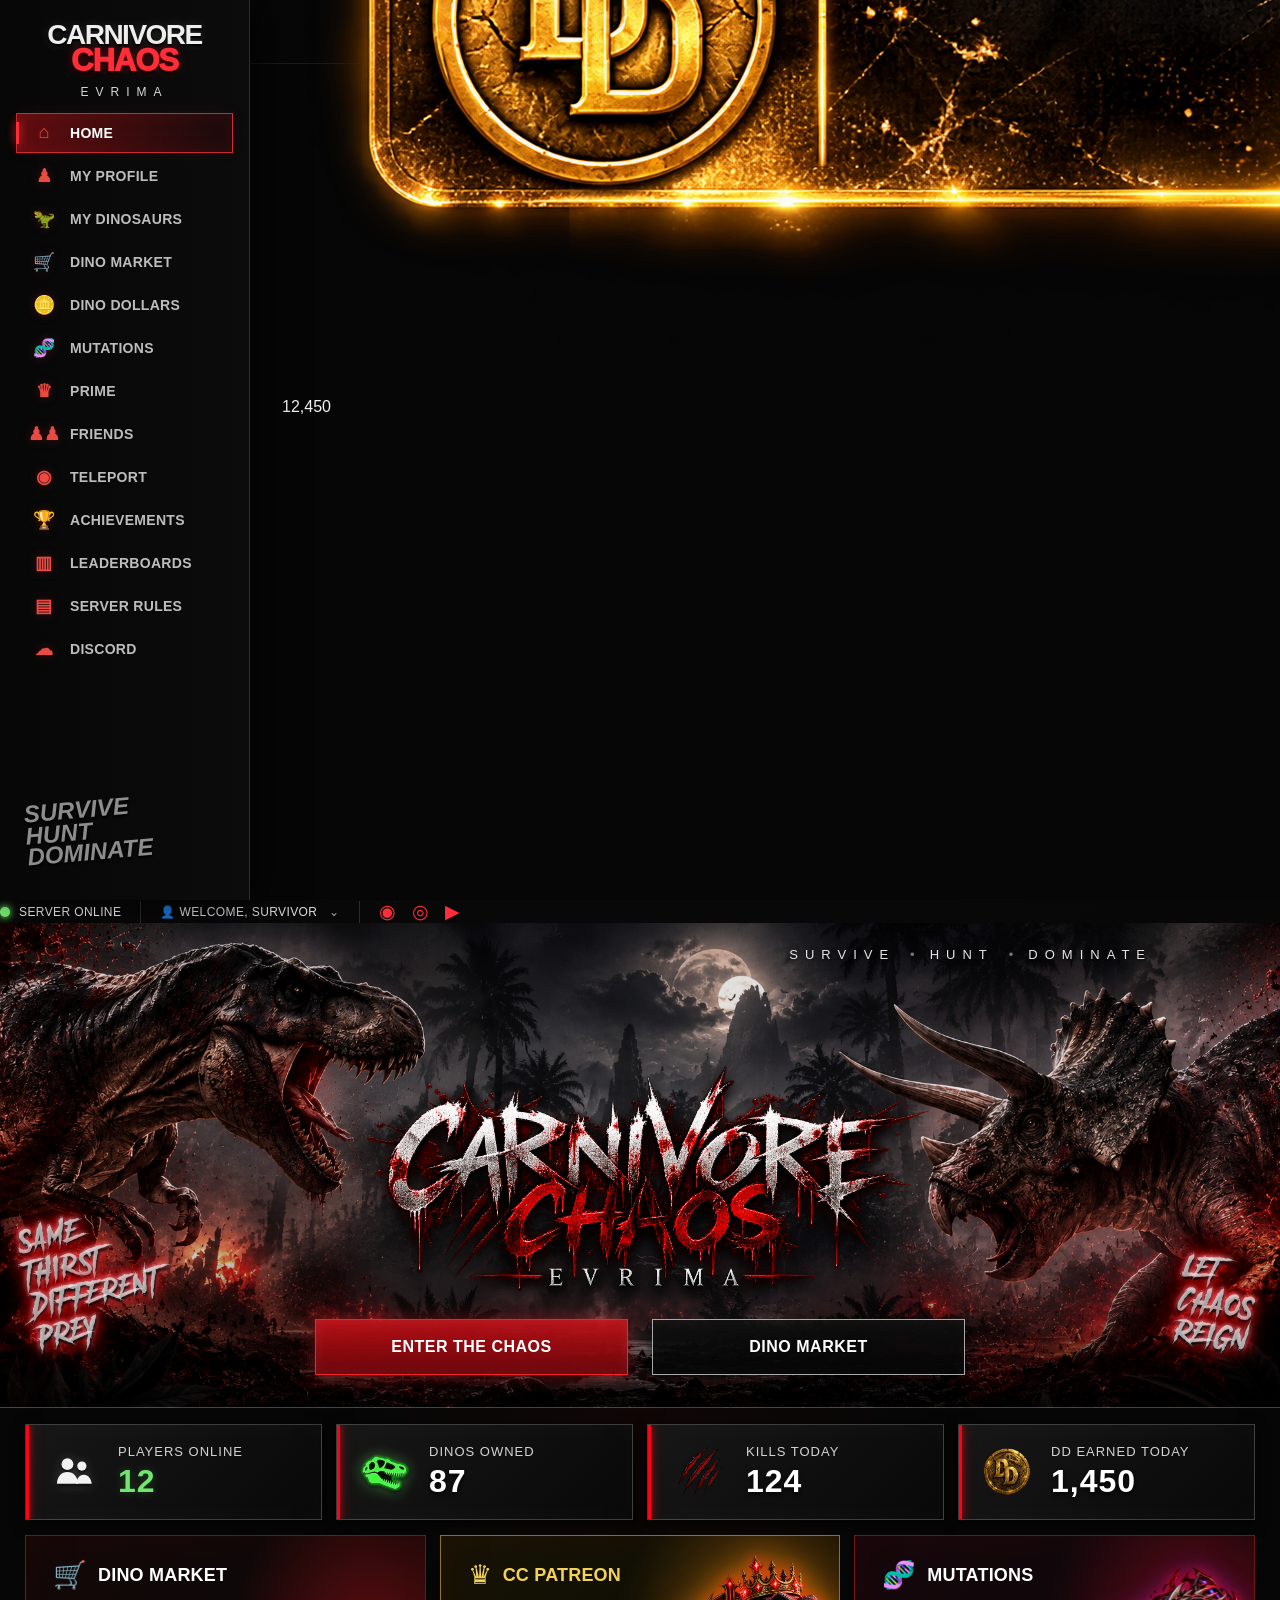
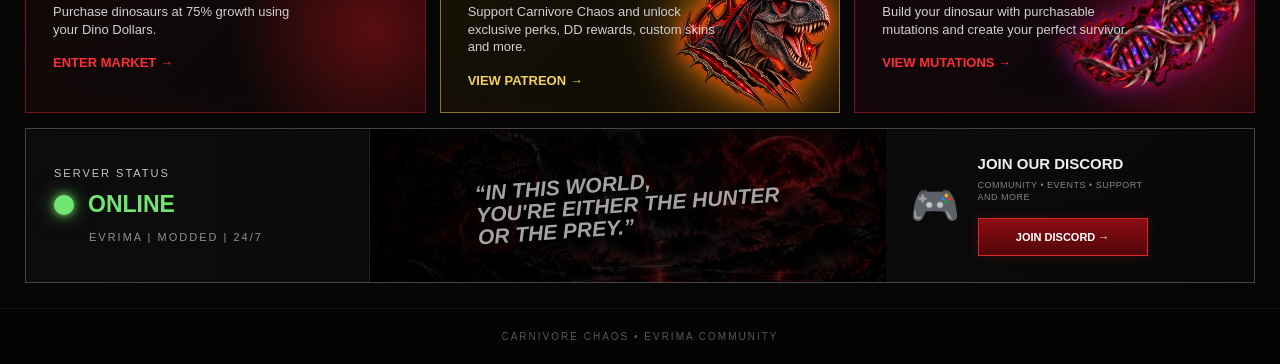
==== index.html @ e999ed00 "Update index.html" ====
<!DOCTYPE html>
<html lang="en">
<head>
  <meta charset="UTF-8">
  <meta name="viewport" content="width=device-width, initial-scale=1.0">

  <title>Carnivore Chaos | Evrima</title>

  <link rel="stylesheet" href="style.css">
</head>

<body>

<div class="site-shell">

  <!-- =========================
       LEFT SIDEBAR
  ========================== -->
  <aside class="sidebar">

  <div class="logo">
    <div class="logo-carnivore">CARNIVORE</div>
    <div class="logo-chaos">CHAOS</div>
    <div class="logo-evrima">EVRIMA</div>
</div>

    <nav class="sidebar-nav">

      <a href="index.html" class="nav-item active">
        <span class="nav-icon">⌂</span>
        <span>HOME</span>
      </a>

      <a href="profile.html" class="nav-item">
        <span class="nav-icon">♟</span>
        <span>MY PROFILE</span>
      </a>

      <a href="dinosaurs.html" class="nav-item">
        <span class="nav-icon">🦖</span>
        <span>MY DINOSAURS</span>
      </a>

      <a href="market.html" class="nav-item">
        <span class="nav-icon">🛒</span>
        <span>DINO MARKET</span>
      </a>

      <a href="wallet.html" class="nav-item">
        <span class="nav-icon">🪙</span>
        <span>DINO DOLLARS</span>
      </a>

      <a href="mutations.html" class="nav-item">
        <span class="nav-icon">🧬</span>
        <span>MUTATIONS</span>
      </a>

      <a href="prime.html" class="nav-item">
        <span class="nav-icon">♛</span>
        <span>PRIME</span>
      </a>

      <a href="friends.html" class="nav-item">
        <span class="nav-icon">♟♟</span>
        <span>FRIENDS</span>
      </a>

      <a href="teleport.html" class="nav-item">
        <span class="nav-icon">◉</span>
        <span>TELEPORT</span>
      </a>

      <a href="achievements.html" class="nav-item">
        <span class="nav-icon">🏆</span>
        <span>ACHIEVEMENTS</span>
      </a>

      <a href="leaderboards.html" class="nav-item">
        <span class="nav-icon">▥</span>
        <span>LEADERBOARDS</span>
      </a>

      <a href="rules.html" class="nav-item">
        <span class="nav-icon">▤</span>
        <span>SERVER RULES</span>
      </a>

      <a href="#" class="nav-item" id="discordSide">
        <span class="nav-icon">☁</span>
        <span>DISCORD</span>
      </a>

    </nav>

    <div class="sidebar-slogan">
      SURVIVE<br>
      HUNT<br>
      DOMINATE
    </div>

  </aside>


  <!-- =========================
       MAIN WEBSITE
  ========================== -->
  <div class="main-area">

    <!-- TOP BAR -->
    <header class="topbar">

    <div class="topbar-spacer">
    <div class="dd-player-wallet">
        <img src="./dd-player-amount-icon.png"
             alt="Dino Dollars"
             class="dd-player-wallet-bg">

        <span class="dd-player-amount">12,450</span>
    </div>
</div>  
</div>

      <div class="topbar-right">

        <div class="server-online">
          <span class="online-dot"></span>
          SERVER ONLINE
        </div>

        <div class="top-divider"></div>

        <div class="welcome">
          👤 WELCOME, SURVIVOR
          <span class="arrow">⌄</span>
        </div>

        <div class="top-divider"></div>

        <div class="social-icons">
          <a href="#" aria-label="Discord">◉</a>
          <a href="#" aria-label="Social">◎</a>
          <a href="#" aria-label="YouTube">▶</a>
        </div>

      </div>

    </header>


    <!-- =========================
         HERO
    ========================== -->
    <section class="hero">

      <div class="hero-overlay"></div>


      <div class="hero-tagline">
        SURVIVE
        <span>•</span>
        HUNT
        <span>•</span>
        DOMINATE
      </div>

      <div class="hero-center">

       <div class="hero-title">
    <img src="./Carnivore-chaos-logo.png"
         alt="Carnivore Chaos Evrima"
         class="hero-logo-image">
</div>

        <div class="hero-buttons">

          <a href="dinosaurs.html" class="hero-button primary">
            ENTER THE CHAOS
          </a>

          <a href="market.html" class="hero-button">
            DINO MARKET
          </a>

        </div>

      </div>

      <div class="hero-writing hero-writing-left">
        SAME<br>
        THIRST.<br>
        DIFFERENT<br>
        PREY.
      </div>

      <div class="hero-writing hero-writing-right">
        LET<br>
        CHAOS<br>
        REIGN
      </div>

    </section>


    <!-- =========================
         HOMEPAGE CONTENT
    ========================== -->
    <main class="dashboard">

      <!-- STATS -->
      <section class="stats-grid">

        <div class="stat-card">

          <div class="stat-icon players-icon">
    <svg viewBox="0 0 64 64" aria-hidden="true">
        <circle cx="22" cy="20" r="9"></circle>
        <path d="M6 50c0-11 7-18 16-18s16 7 16 18H6z"></path>

        <circle cx="44" cy="23" r="7"></circle>
        <path d="M35 50c1-8 5-14 12-14 7 0 11 6 12 14H35z"></path>
    </svg>
</div>

          <div>
            <div class="stat-label">
              PLAYERS ONLINE
            </div>

            <div class="stat-value green">
              12
            </div>
          </div>

        </div>


        <div class="stat-card">

<div class="stat-icon dino-icon">
    <img src="./dino-skull-2.png" alt="" aria-hidden="true">
          </div>

     <div>       
            <div class="stat-label">
              DINOS OWNED
            </div>

            <div class="stat-value">
              87
            </div>
          </div>

        </div>


        <div class="stat-card">

         <div class="stat-icon kills-icon">
    <img src="./kills-icon.png" alt="" aria-hidden="true">
</div>
 
          <div>
            <div class="stat-label">
              KILLS TODAY
            </div>

            <div class="stat-value">
              124
            </div>
          </div>

        </div>


        <div class="stat-card">

  <div class="stat-icon dd-icon">
    <img src="./dd-icon.png" alt="" aria-hidden="true">
</div>
          <div>
            <div class="stat-label">
              DD EARNED TODAY
            </div>

            <div class="stat-value">
              1,450
            </div>
          </div>

        </div>

      </section>


      <!-- =========================
           FEATURE CARDS
      ========================== -->
      <section class="feature-grid">

        <!-- MARKET -->
        <article class="feature-card market-card">

          <div class="feature-content">

            <div class="feature-heading">

              <span class="feature-icon">
                🛒
              </span>

              <h2>
                DINO MARKET
              </h2>

            </div>

            <p>
              Purchase dinosaurs at 75% growth
              using your Dino Dollars.
            </p>

            <a href="market.html" class="feature-link">
              ENTER MARKET →
            </a>

          </div>


        </article>


        <!-- PRIME -->
        <article class="feature-card prime-card">

          <div class="feature-content">

            <div class="feature-heading">

              <span class="feature-icon">
                ♛
              </span>

              <h2>
               CC PATREON
              </h2>

            </div>

            <p>
              Support Carnivore Chaos and unlock
exclusive perks, DD rewards,
custom skins and more.
            </p>

            <a href="prime.html" class="feature-link prime-link">
              VIEW PATREON →
            </a>

          </div>

        <div class="feature-dino patreon-rex">
    <img src="./cc-patreon.png" alt="CC Patreon">
</div>

        </article>


        <!-- MUTATIONS -->
        <article class="feature-card mutation-card">

          <div class="feature-content">

            <div class="feature-heading">

              <span class="feature-icon">
                🧬
              </span>

              <h2>
                MUTATIONS
              </h2>

            </div>

            <p>
              Build your dinosaur with purchasable
              mutations and create your perfect
              survivor.
            </p>

            <a href="mutations.html" class="feature-link">
              VIEW MUTATIONS →
            </a>

          </div>
<div class="mutation-dna">
    <img src="./mutations-icon.png" alt="Mutations">
</div>

        </article>

      </section>


      <!-- =========================
           BOTTOM SERVER PANEL
      ========================== -->
      <section class="server-panel">

        <!-- SERVER STATUS -->
        <div class="server-status-block">

          <div class="bottom-label">
            SERVER STATUS
          </div>

          <div class="server-status-main">

            <span class="big-online-dot"></span>

            <span>
              ONLINE
            </span>

          </div>

          <div class="server-description">
            EVRIMA | MODDED | 24/7
          </div>

        </div>


        <!-- QUOTE -->
        <div class="server-quote">

          <div class="quote-text">
            “IN THIS WORLD,<br>
            YOU'RE EITHER THE HUNTER<br>
            OR THE PREY.”
          </div>

        </div>


        <!-- DISCORD -->
        <div class="discord-block">

          <div class="discord-logo">
            🎮
          </div>

          <div class="discord-info">

            <div class="discord-title">
              JOIN OUR DISCORD
            </div>

            <div class="discord-subtitle">
              COMMUNITY • EVENTS • SUPPORT<br>
              AND MORE
            </div>

            <button id="discordButton">
              JOIN DISCORD →
            </button>

          </div>

        </div>

      </section>

    </main>


    <footer>
      CARNIVORE CHAOS • EVRIMA COMMUNITY
    </footer>

  </div>

</div>


<!-- =========================
     JAVASCRIPT
========================== -->
<script>

  /*
   * Discord button
   *
   * Later we will replace the # with your
   * actual Carnivore Chaos Discord invite.
   */

  const discordInvite = "#";

  const discordButton =
    document.getElementById("discordButton");

  const discordSide =
    document.getElementById("discordSide");


  discordButton.addEventListener("click", function () {

    if (discordInvite === "#") {

      alert(
        "Carnivore Chaos Discord link will be connected here."
      );

      return;
    }

    window.open(discordInvite, "_blank");

  });


  discordSide.addEventListener("click", function (event) {

    event.preventDefault();

    if (discordInvite === "#") {

      alert(
        "Carnivore Chaos Discord link will be connected here."
      );

      return;
    }

    window.open(discordInvite, "_blank");

  });

</script>

</body>
</html>
---- style.css ----
/* =========================================================
   CARNIVORE CHAOS — COMPLETE HOMEPAGE CSS
   Fresh replacement stylesheet
========================================================= */
@font-face {
    font-family: "Another Danger";
    src: url("./Another%20Danger%20-%20Demo.otf") format("opentype");
    font-weight: normal;
    font-style: normal;
}
* {
    margin: 0;
    padding: 0;
    box-sizing: border-box;
}

:root {
    --black: #050505;
    --black-soft: #090909;
    --panel: #0d0d0d;
    --panel-light: #121212;

    --red: #e3262e;
    --red-bright: #ff2d38;
    --red-dark: #6d090d;

    --gold: #f0c94c;
    --green: #70e56f;

    --white: #f3f3f3;
    --grey: #a6a6a6;
    --dark-grey: #686868;

    --border: rgba(255, 255, 255, 0.16);
    --red-border: rgba(230, 38, 46, 0.55);

    --sidebar-width: 250px;
    --topbar-height: 64px;
}


/* =========================================================
   BODY
========================================================= */

html {
    scroll-behavior: smooth;
}

body {
    min-height: 100vh;
    background:
        radial-gradient(
            circle at 50% 0%,
            #231010 0%,
            #090909 35%,
            #030303 100%
        );

    color: var(--white);

    font-family:
        "Arial Narrow",
        "Roboto Condensed",
        Arial,
        Helvetica,
        sans-serif;

    overflow-x: hidden;
}

a {
    color: inherit;
    text-decoration: none;
}

button {
    font: inherit;
}


/* =========================================================
   MAIN WEBSITE SHELL
========================================================= */

.site-shell {
    width: 100%;
    min-height: 100vh;
}


/* =========================================================
   SIDEBAR
========================================================= */

.sidebar {
    position: fixed;

    left: 0;
    top: 0;
    bottom: 0;

    width: var(--sidebar-width);

    background:
        linear-gradient(
            90deg,
            rgba(7, 7, 7, 0.99),
            rgba(12, 12, 12, 0.98)
        );

    border-right: 1px solid rgba(225, 37, 45, 0.45);

    z-index: 100;

    display: flex;
    flex-direction: column;

    padding: 22px 16px 25px;

    box-shadow:
        12px 0 35px rgba(0, 0, 0, 0.65);
}


/* =========================================================
   LOGO
========================================================= */

.logo {
    text-align: center;

    margin-bottom: 15px;

    line-height: 0.9;

    user-select: none;
}

.logo-carnivore {
    color: #eeeeee;

    font-size: 28px;
    font-weight: 900;

    letter-spacing: -1.5px;

    text-shadow:
        0 2px 2px #000,
        0 0 12px rgba(255,255,255,.15);
}

.logo-chaos {
    color: var(--red-bright);

    font-size: 31px;
    font-weight: 1000;

    letter-spacing: -1px;

    text-shadow:
        0 0 10px rgba(255, 20, 30, .35),
        0 3px 2px #000;
}

.logo-evrima {
    color: #d6d6d6;

    margin-top: 12px;

    font-size: 12px;

    letter-spacing: 7px;
}


/* =========================================================
   SIDEBAR NAVIGATION
========================================================= */

.sidebar-nav {
    display: flex;
    flex-direction: column;

    gap: 3px;
}

.nav-item {
    min-height: 40px;

    display: flex;
    align-items: center;

    gap: 14px;

    padding: 0 15px;

    color: #bdbdbd;

    font-size: 14px;
    font-weight: 700;

    letter-spacing: .3px;

    border: 1px solid transparent;

    position: relative;

    transition:
        background .18s ease,
        border .18s ease,
        color .18s ease,
        transform .18s ease;
}

.nav-icon {
    width: 24px;

    display: inline-flex;
    align-items: center;
    justify-content: center;

    color: #e94a42;

    font-size: 18px;

    filter:
        drop-shadow(0 0 5px rgba(232, 41, 48, .25));
}

.nav-item:hover {
    color: white;

    background:
        linear-gradient(
            90deg,
            rgba(190, 22, 27, .24),
            rgba(190, 22, 27, .05)
        );

    border-color:
        rgba(225, 37, 45, .35);

    transform: translateX(2px);
}

.nav-item.active {
    color: white;

    background:
        linear-gradient(
            90deg,
            rgba(194, 20, 26, .48),
            rgba(120, 10, 14, .13)
        );

    border-color:
        rgba(255, 51, 59, .75);

    box-shadow:
        inset 0 0 18px rgba(225, 37, 45, .10),
        0 0 12px rgba(225, 37, 45, .08);
}

.nav-item.active::before {
    content: "";

    position: absolute;

    left: -1px;
    top: 8px;
    bottom: 8px;

    width: 3px;

    background: var(--red-bright);

    box-shadow:
        0 0 10px var(--red-bright);
}


/* =========================================================
   SIDEBAR BOTTOM SLOGAN
========================================================= */

.sidebar-slogan {
    margin-top: auto;

    padding:
        28px
        8px
        0;

    color: rgba(255, 255, 255, .55);

    font-size: 24px;
    font-weight: 900;
    font-style: italic;

    line-height: .9;

   transform: translateY(-15px) rotate(-5deg);

    text-shadow:
        0 2px 2px #000;
}


/* =========================================================
   MAIN AREA
========================================================= */

.main-area {
    margin-left: var(--sidebar-width);

    width:
        calc(100% - var(--sidebar-width));

    min-height: 100vh;

    background: #060606;
}


/* =========================================================
   TOP BAR
========================================================= */

.topbar {
    height: var(--topbar-height);

    display: flex;
    align-items: center;
    justify-content: space-between;

    padding: 0 32px;

    background:
        linear-gradient(
            90deg,
            rgba(7, 7, 7, .95),
            rgba(3, 3, 3, .99)
        );

    border-bottom:
        1px solid rgba(255, 255, 255, .08);

    position: relative;

    z-index: 20;
}

.topbar-right {
    margin-left: auto;

    height: 100%;

    display: flex;
    align-items: center;

    gap: 19px;

    font-size: 12px;

    letter-spacing: .4px;
}

.server-online {
    display: flex;
    align-items: center;

    gap: 9px;

    white-space: nowrap;
}

.online-dot {
    width: 10px;
    height: 10px;

    border-radius: 50%;

    background: #73e56e;

    box-shadow:
        0 0 6px #73e56e,
        0 0 13px rgba(115, 229, 110, .55);
}

.top-divider {
    width: 1px;
    height: 22px;

    background:
        rgba(255, 255, 255, .15);
}

.welcome {
    color: #ddd;

    white-space: nowrap;
}

.arrow {
    margin-left: 8px;

    color: #aaa;
}

.social-icons {
    display: flex;
    align-items: center;

    gap: 16px;
}

.social-icons a {
    color: var(--red-bright);

    font-size: 19px;

    transition:
        transform .2s ease,
        color .2s ease;
}

.social-icons a:hover {
    color: white;

    transform:
        translateY(-2px)
        scale(1.08);
}


/* =========================================================
   HERO
========================================================= */

.hero {
    position: relative;

    width: 100%;

    height: 485px;

    overflow: hidden;

    background:
        linear-gradient(
            90deg,
            rgba(0, 0, 0, .08),
            rgba(0, 0, 0, .01)
        ),
        url("./hero-bg.png")
        center 15% / cover
        no-repeat;

    border-bottom:
        1px solid rgba(228, 37, 46, .7);
}


/* HERO DARKENING */

.hero-overlay {
    position: absolute;

    inset: 0;

    background:
        linear-gradient(
            to bottom,
            rgba(0, 0, 0, .10) 0%,
            rgba(0, 0, 0, .02) 45%,
            rgba(0, 0, 0, .15) 68%,
            rgba(0, 0, 0, .75) 100%
        );

    pointer-events: none;

    z-index: 1;
}


/* =========================================================
   HERO TAGLINE
========================================================= */

.hero-tagline {
    position: absolute;

    right: 10%;

    top: 24px;

    z-index: 3;

    display: flex;
    align-items: center;

    gap: 15px;

    color: #e5e5e5;

    font-size: 13px;

    letter-spacing: 7px;

    text-shadow:
        0 2px 5px #000;
}

.hero-tagline span {
    color: #777;

    letter-spacing: 0;
}


/* =========================================================
   HERO CENTER
========================================================= */

.hero-center {
    position: absolute;

    z-index: 4;

    left: 50%;
    bottom: 32px;

    transform:
        translateX(-50%);

    width: 650px;

    max-width:
        calc(100% - 100px);

    text-align: center;
}


/* =========================================================
   HERO TITLE
========================================================= */

.hero-title {
    margin-bottom: 20px;

    text-align: center;

    text-shadow:
        0 5px 4px rgba(0, 0, 0, .95);
}
.hero-logo-image {
    display: block;
    width: 900px;
    max-width: 90%;
    height: auto;
    margin: 0 auto;
    object-fit: contain;
    filter: drop-shadow(0 5px 6px rgba(0, 0, 0, .9));
}
.title-carnivore {
    color: #e8e8e8;

    font-size: 58px;

    font-weight: 1000;

    letter-spacing: -3px;

    line-height: .78;

    transform: scaleX(1.05);
}

.title-chaos {
    color: #c9141c;

    font-size: 65px;

    font-weight: 1000;

    letter-spacing: -4px;

    line-height: .9;

    transform: scaleX(1.03);

    text-shadow:
        0 5px 4px rgba(0, 0, 0, .9),
        0 0 15px rgba(255, 0, 10, .25);
}

.title-evrima {
    margin-top: 9px;

    color: #dedede;

    font-size: 17px;

    letter-spacing: 12px;

    padding-left: 12px;
}


/* =========================================================
   HERO BUTTONS
========================================================= */

.hero-buttons {
    display: grid;

    grid-template-columns:
        repeat(2, 1fr);

    gap: 24px;
}

.hero-button {
    height: 56px;

    display: flex;
    align-items: center;
    justify-content: center;

    border:
        1px solid rgba(255, 255, 255, .65);

    background:
        linear-gradient(
            180deg,
            rgba(15, 15, 15, .87),
            rgba(5, 5, 5, .93)
        );

    color: white;

    font-size: 16px;
    font-weight: 900;

    letter-spacing: .5px;

    box-shadow:
        inset 0 0 15px rgba(255,255,255,.03),
        0 5px 18px rgba(0,0,0,.55);

    transition:
        transform .18s ease,
        border .18s ease,
        box-shadow .18s ease;
}

.hero-button.primary {
    border-color:
        rgba(255, 37, 45, .9);

    background:
        linear-gradient(
            180deg,
            rgba(194, 16, 23, .92),
            rgba(109, 5, 10, .96)
        );

    box-shadow:
        inset 0 0 15px rgba(255,255,255,.06),
        0 0 17px rgba(226, 35, 44, .45);
}

.hero-button:hover {
    transform:
        translateY(-2px);

    border-color: white;

    box-shadow:
        0 0 20px rgba(230, 37, 45, .55);
}


/* =========================================================
   HERO HANDWRITING
========================================================= */

.hero-writing {
    position: absolute;

    z-index: 3;

    color:
        rgba(235, 235, 235, .70);

    font-size: 26px;
font-family: "Another Danger", cursive;
    font-weight: normal;

   font-style: normal;
letter-spacing: 2px;
    line-height: 1.25;

  text-shadow:
    0 3px 3px #000,
    0 0 5px rgba(255, 255, 255, 0.65),
    0 0 8px rgba(255, 0, 20, 0.95),
    0 0 16px rgba(255, 0, 20, 0.85),
    0 0 28px rgba(255, 0, 20, 0.65);

    pointer-events: none;
}

.hero-writing-left {
    left: 28px;

    bottom: 65px;

    transform: rotate(-12deg);
}

.hero-writing-right {
    right: 25px;

    bottom: 55px;

    transform: rotate(8deg);
}


/* =========================================================
   DASHBOARD
========================================================= */

.dashboard {
    padding:
        16px
        25px
        25px;

    background:
        radial-gradient(
            circle at 50% 0,
            rgba(92, 7, 10, .12),
            transparent 35%
        ),
        #060606;
}


/* =========================================================
   STAT GRID
========================================================= */

.stats-grid {
    display: grid;

    grid-template-columns:
        repeat(4, 1fr);

    gap: 14px;
}

.stat-card {
    min-height: 96px;

    display: flex;
    align-items: center;
    gap: 18px;

    padding: 15px 22px;

    position: relative;
    overflow: hidden;

    border: 1px solid rgba(120, 120, 120, 0.45);

    background:
        linear-gradient(
            135deg,
            #171717,
            #080808
        );

    box-shadow:
        inset 0 0 22px rgba(255, 255, 255, 0.025),
        0 4px 12px rgba(0, 0, 0, 0.75);
}
.stat-card::before {
    content: "";
    position: absolute;
    left: 0;
    top: 0;
    bottom: 0;

    width: 3px;
    background: #ff0014;

    box-shadow:
        0 0 6px rgba(255, 0, 20, 0.9),
        0 0 14px rgba(255, 0, 20, 0.5);
}

.stat-icon {
    width: 52px;
    height: 52px;

    display: flex;
    align-items: center;
    justify-content: center;

    flex-shrink: 0;
}

.stat-icon svg {
    width: 42px;
    height: 42px;

    fill: #f2f2f2;

    filter:
        drop-shadow(0 2px 2px rgba(0, 0, 0, 0.9))
        drop-shadow(0 0 5px rgba(255, 255, 255, 0.18));
}
.players-icon svg {
    fill: #f2f2f2;
}
.dino-icon img {
    width: 58px;
    height: 52px;
    object-fit: contain;
    display: block;
   
    filter:
        drop-shadow(0 2px 2px rgba(0, 0, 0, 0.9))
        drop-shadow(0 0 7px rgba(112, 229, 111, 0.45));
}
.kills-icon {
    width: 58px;
    height: 52px;
    flex-shrink: 0;
    overflow: hidden;

    display: flex;
    align-items: center;
    justify-content: center;
}

.kills-icon img {
    width: 50px !important;
    height: 50px !important;
    max-width: 50px;
    max-height: 50px;
    object-fit: contain;
    display: block;

}
.dd-icon img {
    width: 52px;
    height: 52px;
    object-fit: contain;
    display: block;
}
.dino-icon .dino-cutout {
    fill: #080808;
}

.dino-icon .dino-tooth {
    fill: #080808;
}

.stat-label {
    margin-bottom: 4px;

    color: #d4d4d4;

    font-size: 13px;

    letter-spacing: 1px;
}

.stat-value {
    color: white;
    font-size: 32px;
    font-weight: 900;
    letter-spacing: 1px;

    text-shadow:
        0 2px 4px rgba(0, 0, 0, 0.9);
}


.stat-value.green {
    color: var(--green);

    text-shadow:
        0 0 8px
        rgba(112, 229, 111, .25);
}


/* =========================================================
   FEATURE GRID
========================================================= */

.feature-grid {
    display: grid;

    grid-template-columns:
        repeat(3, 1fr);

    gap: 14px;

    margin-top: 15px;
}

.feature-card {
    position: relative;

    min-height: 165px;

    padding:
        23px
        27px;

    overflow: hidden;

    border:
        1px solid
        rgba(222, 41, 48, .45);

    background:
        linear-gradient(
            135deg,
            #130808,
            #080808
        );

    box-shadow:
        inset 0 0 35px
        rgba(255, 0, 10, .04);
}

.feature-card::after {
    content: "";

    position: absolute;

    inset: 0;

    pointer-events: none;

    background:
        radial-gradient(
            circle at 85% 50%,
            rgba(205, 26, 33, .18),
            transparent 38%
        );
}

.feature-content {
    position: relative;

    z-index: 3;

    max-width: 73%;
}

.feature-heading {
    display: flex;

    align-items: center;

    gap: 11px;

    margin-bottom: 12px;
}

.feature-heading h2 {
    color: white;

    font-size: 18px;

    letter-spacing: .2px;
}

.feature-icon {
    color: var(--red-bright);

    font-size: 27px;
}

.feature-card p {
    color: #d0d0d0;

    font-size: 13px;

    line-height: 1.35;

    margin-bottom: 15px;
}

.feature-link {
    color: var(--red-bright);

    font-size: 13px;

    font-weight: 900;

    transition:
        color .18s ease,
        letter-spacing .18s ease;
}

.feature-link:hover {
    color: white;

    letter-spacing: .5px;
}


/* =========================================================
   MARKET CARD
========================================================= */

.market-card {
    background:
        radial-gradient(
            circle at 88% 55%,
            rgba(166, 15, 21, .35),
            transparent 40%
        ),
        linear-gradient(
            135deg,
            #140808,
            #070707
        );
}


/* =========================================================
   PRIME CARD
========================================================= */

.prime-card {
    border-color:
        rgba(236, 193, 61, .55);

    background:
        radial-gradient(
            circle at 80% 50%,
            rgba(169, 115, 10, .38),
            transparent 43%
        ),
        linear-gradient(
            135deg,
            #171305,
            #090805
        );
}

.prime-card .feature-icon,
.prime-card h2,
.prime-link {
    color: #f3d257;
}

.prime-card::after {
    background:
        radial-gradient(
            circle at 83% 45%,
            rgba(218, 167, 35, .14),
            transparent 40%
        );
}


/* =========================================================
   MUTATION CARD
========================================================= */

.mutation-card {
    background:
        radial-gradient(
            circle at 85% 50%,
            rgba(163, 9, 44, .42),
            transparent 43%
        ),
        linear-gradient(
            135deg,
            #16070b,
            #070707
        );
}

.feature-dino {
    position: absolute;
    right: 24px;
    bottom: 18px;
    z-index: 2;
    font-size: 76px;
    opacity: .7;
}

.patreon-rex {
    width: 165px;
    height: 165px;

    display: flex;
    align-items: center;
    justify-content: center;

    right: 4px;
    bottom: -5px;

    opacity: 1;
}

.patreon-rex img {
    width: 165px;
    height: 165px;

    object-fit: contain;
    display: block;

    filter:
        drop-shadow(0 0 6px rgba(255, 40, 20, 0.70))
        drop-shadow(0 0 14px rgba(255, 170, 0, 0.55))
        drop-shadow(0 0 24px rgba(255, 80, 0, 0.35));
}

   .mutation-dna {
    position: absolute;
    right: 12px;
    bottom: 8px;

    width: 190px;
    height: 150px;

    display: flex;
    align-items: center;
    justify-content: center;

    z-index: 2;
    pointer-events: none;
}

.mutation-dna img {
    width: 190px;
    height: 150px;
    object-fit: contain;
    display: block;

    filter:
        drop-shadow(0 0 6px rgba(255, 0, 35, 0.65))
        drop-shadow(0 0 12px rgba(160, 40, 255, 0.40));
}


/* =========================================================
   BOTTOM SERVER PANEL
========================================================= */

.server-panel {
    min-height: 155px;

    display: grid;

    grid-template-columns:
        28% 42% 30%;

    margin-top: 15px;

    border:
        1px solid
        rgba(255, 255, 255, .24);

    background:
        linear-gradient(
            90deg,
            #0c0c0c,
            #080808
        );

    overflow: hidden;
}


/* =========================================================
   SERVER STATUS
========================================================= */

.server-status-block {
    padding:
        28px
        28px;

    display: flex;

    flex-direction: column;

    justify-content: center;

    border-right:
        1px solid
        rgba(255,255,255,.08);
}

.bottom-label {
    color: #c4c4c4;

    font-size: 11px;

    letter-spacing: 2px;

    margin-bottom: 12px;
}

.server-status-main {
    display: flex;

    align-items: center;

    gap: 14px;

    color: var(--green);

    font-size: 23px;

    font-weight: 900;
}

.big-online-dot {
    width: 20px;
    height: 20px;

    border-radius: 50%;

    background: var(--green);

    box-shadow:
        0 0 8px var(--green),
        0 0 22px
        rgba(112,229,111,.55);
}

.server-description {
    margin-top: 13px;

    padding-left: 35px;

    color: #8f8f8f;

    font-size: 11px;

    letter-spacing: 2px;
}


/* =========================================================
   QUOTE
========================================================= */

.server-quote {
    position: relative;

    display: flex;

    align-items: center;

    justify-content: center;

    padding: 20px;

    background:
        linear-gradient(
            90deg,
            rgba(0,0,0,.80),
            rgba(0,0,0,.25)
        ),
        url("./hunter-prey-banner.png")
        center 5% / cover
        no-repeat;

    overflow: hidden;
}

.server-quote::after {
    content: "";

    position: absolute;

    inset: 0;

    background:
        rgba(0,0,0,.48);
}

.quote-text {
    position: relative;

    z-index: 2;

    color:
        rgba(225,225,225,.72);

    font-size: 21px;

    font-weight: 900;

    font-style: italic;

    line-height: 1.05;

    transform: rotate(-4deg);

    text-shadow:
        0 3px 4px #000;
}


/* =========================================================
   DISCORD PANEL
========================================================= */

.discord-block {
    display: flex;

    align-items: center;

    gap: 18px;

    padding:
        23px
        24px;

    background:
        linear-gradient(
            135deg,
            #0b0b0b,
            #080808
        );
}

.discord-logo {
    font-size: 40px;
}

.discord-info {
    width: 100%;
}

.discord-title {
    color: #eeeeee;

    font-size: 15px;

    font-weight: 800;

    margin-bottom: 7px;
}

.discord-subtitle {
    color: #858585;

    font-size: 9px;

    letter-spacing: .5px;

    line-height: 1.4;

    margin-bottom: 14px;
}

#discordButton {
    min-width: 170px;

    height: 38px;

    padding: 0 18px;

    border:
        1px solid
        rgba(239, 40, 47, .85);

    background:
        linear-gradient(
            180deg,
            #8d0d13,
            #500509
        );

    color: white;

    font-size: 11px;

    font-weight: 900;

    cursor: pointer;

    box-shadow:
        0 0 12px
        rgba(226, 37, 45, .20);

    transition:
        transform .18s ease,
        box-shadow .18s ease,
        background .18s ease;
}

#discordButton:hover {
    transform:
        translateY(-2px);

    background:
        linear-gradient(
            180deg,
            #c2161e,
            #76080d
        );

    box-shadow:
        0 0 20px
        rgba(226, 37, 45, .45);
}


/* =========================================================
   FOOTER
========================================================= */

footer {
    padding: 22px;

    text-align: center;

    color: #575757;

    background: #040404;

    border-top:
        1px solid
        rgba(255,255,255,.05);

    font-size: 10px;

    letter-spacing: 2px;
}


/* =========================================================
   LARGE SCREENS
========================================================= */

@media (min-width: 1600px) {

    :root {
        --sidebar-width: 260px;
    }

    .hero {
        height: 500px;
    }

    .dashboard {
        padding-left: 27px;
        padding-right: 27px;
    }
}


/* =========================================================
   MEDIUM / LAPTOP SCREENS
========================================================= */

@media (max-width: 1200px) {

    :root {
        --sidebar-width: 220px;
    }

    .nav-item {
        font-size: 12px;

        min-height: 44px;
    }

    .hero {
        height: 450px;
    }

    .hero-center {
        width: 590px;
    }

    .title-carnivore {
        font-size: 49px;
    }

    .title-chaos {
        font-size: 56px;
    }

    .stats-grid {
        grid-template-columns:
            repeat(2, 1fr);
    }

    .feature-grid {
        grid-template-columns: 1fr;
    }

    .feature-card {
        min-height: 145px;
    }
}


/* =========================================================
   TABLET
========================================================= */

@media (max-width: 850px) {

    :root {
        --sidebar-width: 80px;
    }

    .sidebar {
        padding:
            18px
            9px;
    }

    .logo-carnivore {
        font-size: 10px;
    }

    .logo-chaos {
        font-size: 16px;
    }

    .logo-evrima {
        font-size: 7px;

        letter-spacing: 2px;
    }

    .nav-item {
        justify-content: center;

        padding: 0;
    }

    .nav-item span:last-child {
        display: none;
    }

    .nav-icon {
        width: auto;

        font-size: 20px;
    }

    .sidebar-slogan {
        display: none;
    }

    .topbar {
        padding:
            0
            16px;
    }

    .welcome {
        display: none;
    }

    .top-divider {
        display: none;
    }

    .hero {
        height: 400px;
    }

    .hero-tagline {
        right: 20px;

        font-size: 10px;

        letter-spacing: 3px;
    }

    .hero-writing {
        display: none;
    }

    .hero-center {
        width:
            calc(100% - 40px);

        max-width: none;
    }

    .title-carnivore {
        font-size: 40px;
    }

    .title-chaos {
        font-size: 47px;
    }

    .hero-buttons {
        gap: 10px;
    }

    .stats-grid {
        grid-template-columns: 1fr;
    }

    .server-panel {
        grid-template-columns: 1fr;
    }

    .server-status-block {
        border-right: none;

        border-bottom:
            1px solid
            rgba(255,255,255,.08);
    }
}


/* =========================================================
   MOBILE
========================================================= */

@media (max-width: 560px) {

    :root {
        --sidebar-width: 0px;
    }

    .sidebar {
        display: none;
    }

    .main-area {
        margin-left: 0;

        width: 100%;
    }

    .topbar {
        height: 54px;
    }

    .topbar-right {
        gap: 10px;
    }

    .social-icons {
        gap: 10px;
    }

    .hero {
        height: 380px;
    }

    .hero-tagline {
        left: 50%;
        right: auto;

        transform:
            translateX(-50%);

        width: max-content;

        font-size: 9px;

        letter-spacing: 2px;
    }

    .hero-center {
        bottom: 22px;

        width:
            calc(100% - 24px);
    }

    .title-carnivore {
        font-size: 34px;
    }

    .title-chaos {
        font-size: 40px;
    }

    .title-evrima {
        font-size: 12px;

        letter-spacing: 7px;
    }

    .hero-buttons {
        grid-template-columns: 1fr;
    }

    .hero-button {
        height: 48px;

        font-size: 13px;
    }

    .dashboard {
        padding:
            12px;
    }

    .stat-card {
        min-height: 75px;
    }

    .feature-card {
        padding:
            20px;

        min-height: 170px;
    }

    .feature-content {
        max-width: 82%;
    }

    .feature-dino {
        font-size: 55px;
    }

    .mutation-decoration {
        font-size: 58px;
    }

    .discord-block {
        padding: 20px;
    }
}
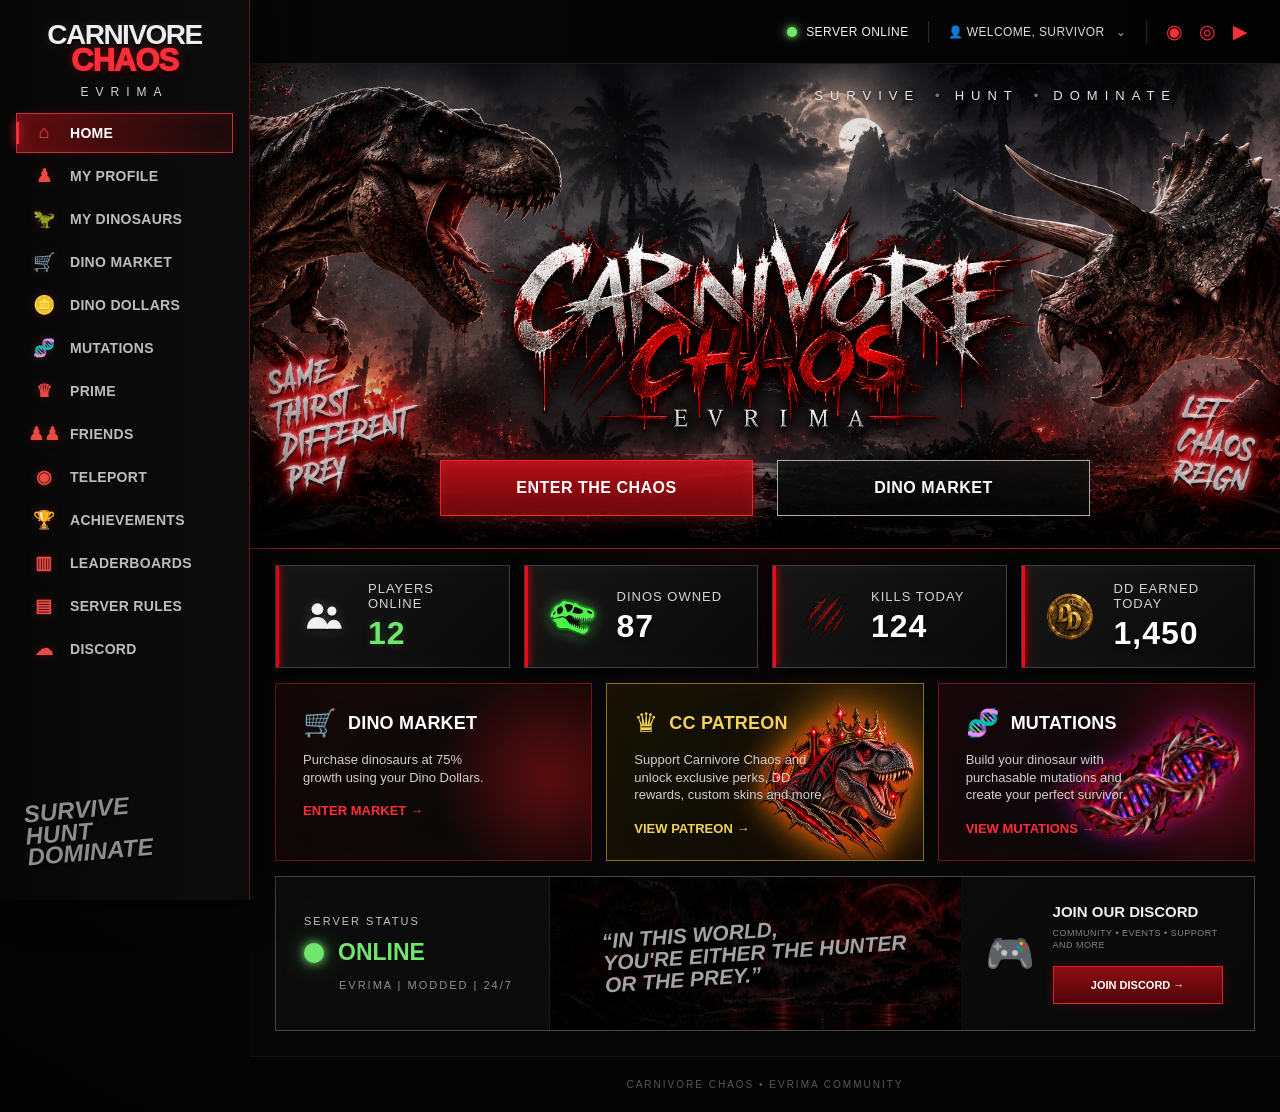
==== commit d7390adf: "Update index.html" ====
--- a/index.html
+++ b/index.html
@@ -111,15 +111,8 @@
     <header class="topbar">
 
     <div class="topbar-spacer">
-    <div class="dd-player-wallet">
-        <img src="./dd-player-amount-icon.png"
-             alt="Dino Dollars"
-             class="dd-player-wallet-bg">
-
-        <span class="dd-player-amount">12,450</span>
-    </div>
+    
 </div>  
-</div>
 
       <div class="topbar-right">
 
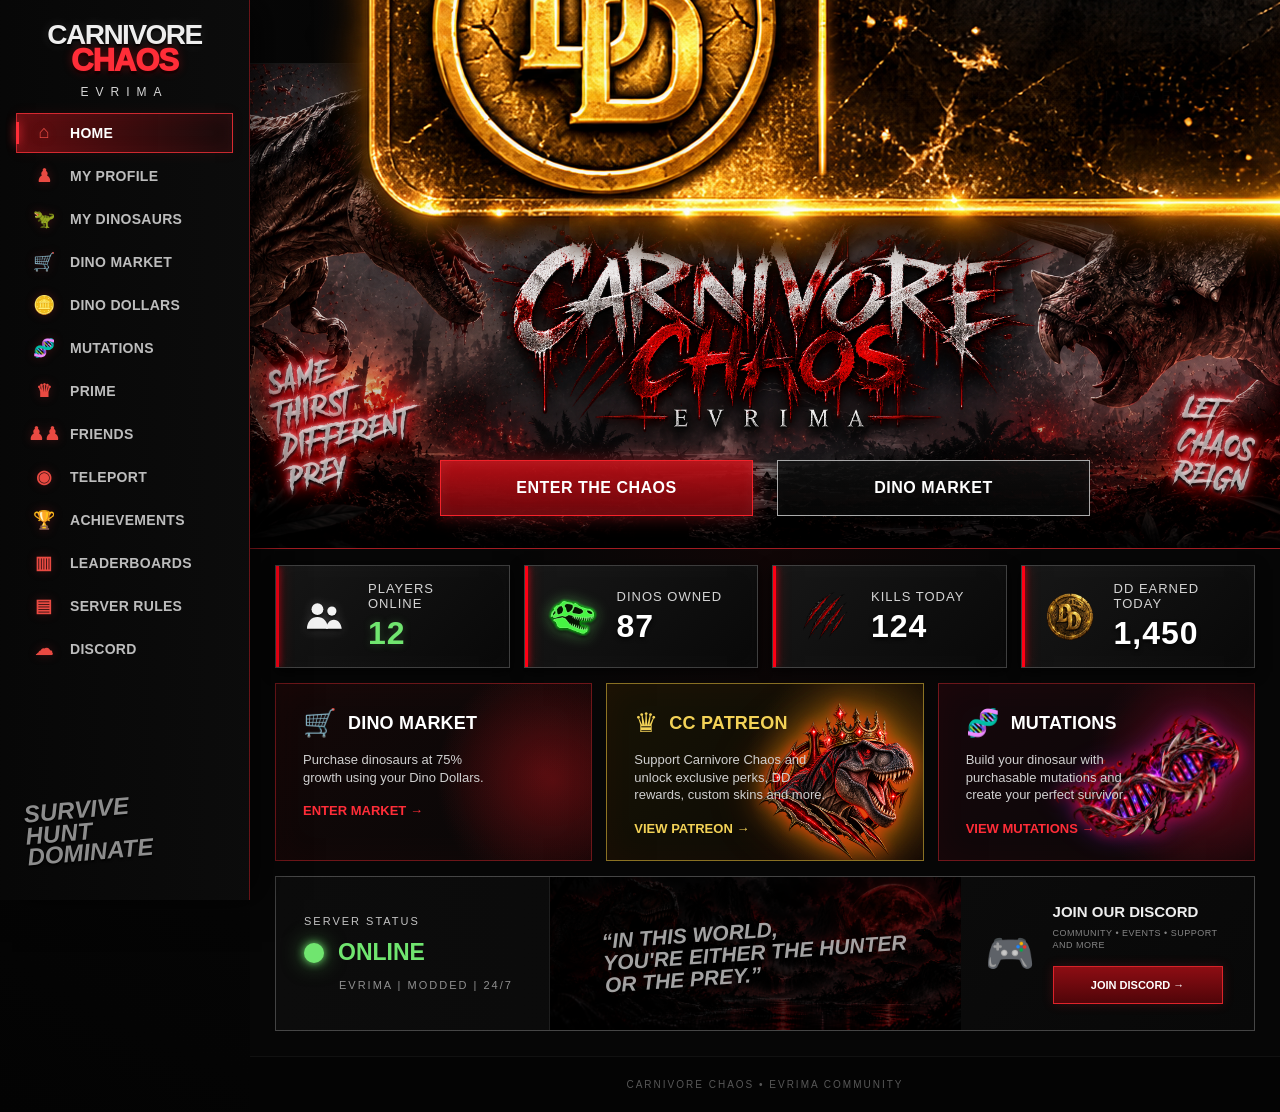
==== commit f60ba5fa: "Update index.html" ====
--- a/index.html
+++ b/index.html
@@ -111,7 +111,9 @@
     <header class="topbar">
 
     <div class="topbar-spacer">
-    
+    <img src="./dd-player-amount-icon.png"
+     alt="Dino Dollars"
+     class="dd-player-amount-icon">
 </div>  
 
       <div class="topbar-right">
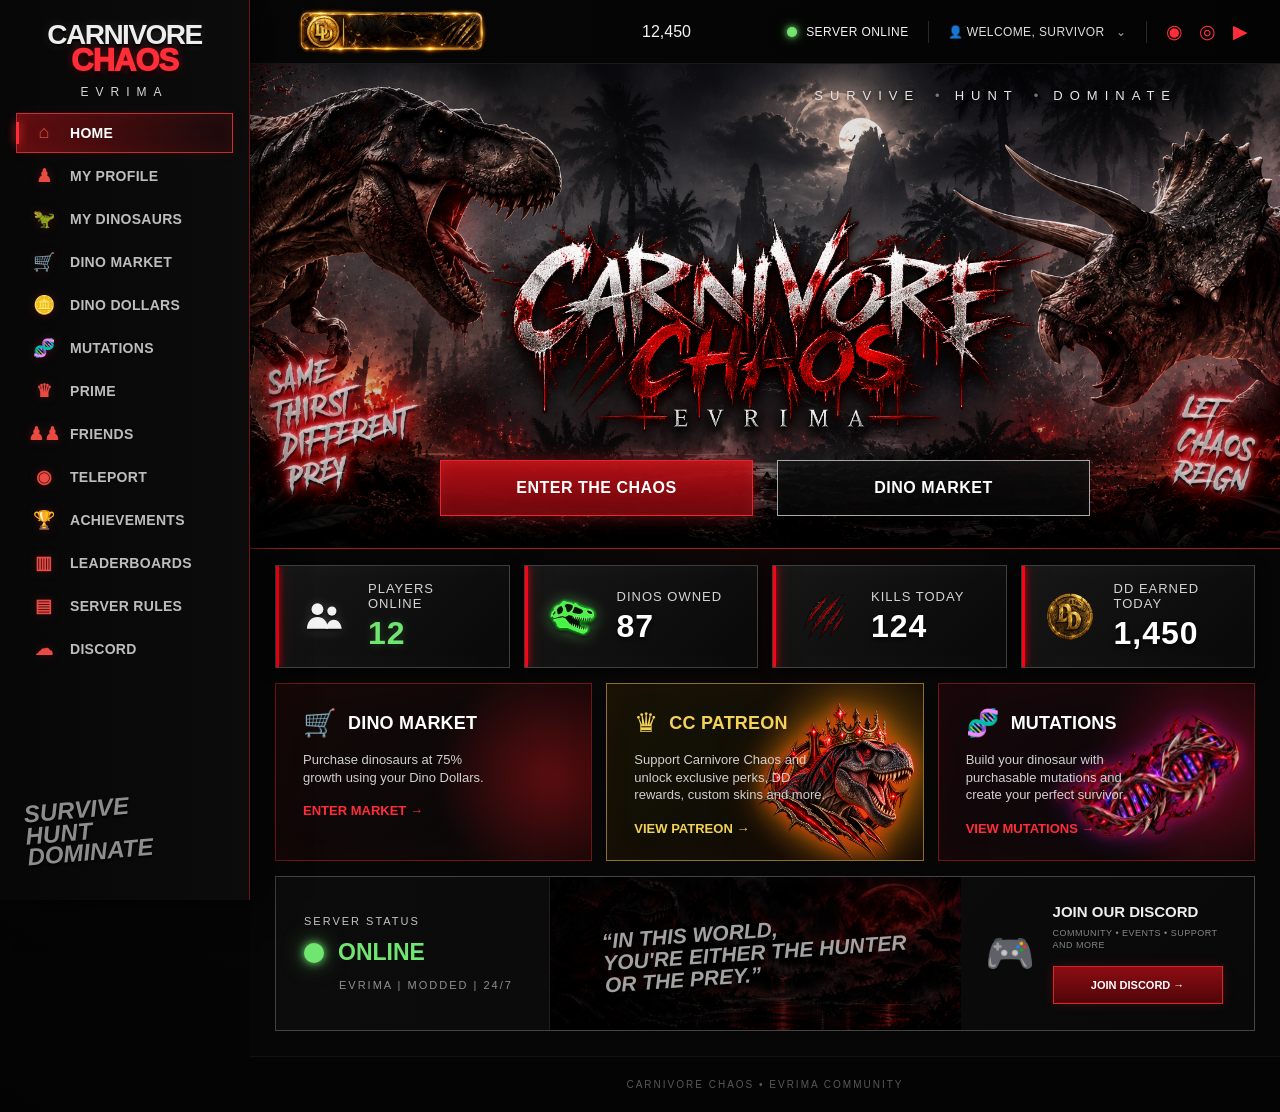
==== commit a436dcff: "Update index.html" ====
--- a/index.html
+++ b/index.html
@@ -114,6 +114,7 @@
     <img src="./dd-player-amount-icon.png"
      alt="Dino Dollars"
      class="dd-player-amount-icon">
+<span class="dd-player-balance">12,450</span>
 </div>  
 
       <div class="topbar-right">
--- a/style.css
+++ b/style.css
@@ -350,7 +350,20 @@
 
     z-index: 20;
 }
-
+.topbar-spacer {
+    flex: 1;
+    height: 100%;
+    display: flex;
+    align-items: center;
+}
+
+.dd-player-amount-icon {
+    width: 360px;
+    height: 70px;
+    object-fit: contain;
+    display: block;
+   transform: translateX(-70px);
+}
 .topbar-right {
     margin-left: auto;
 
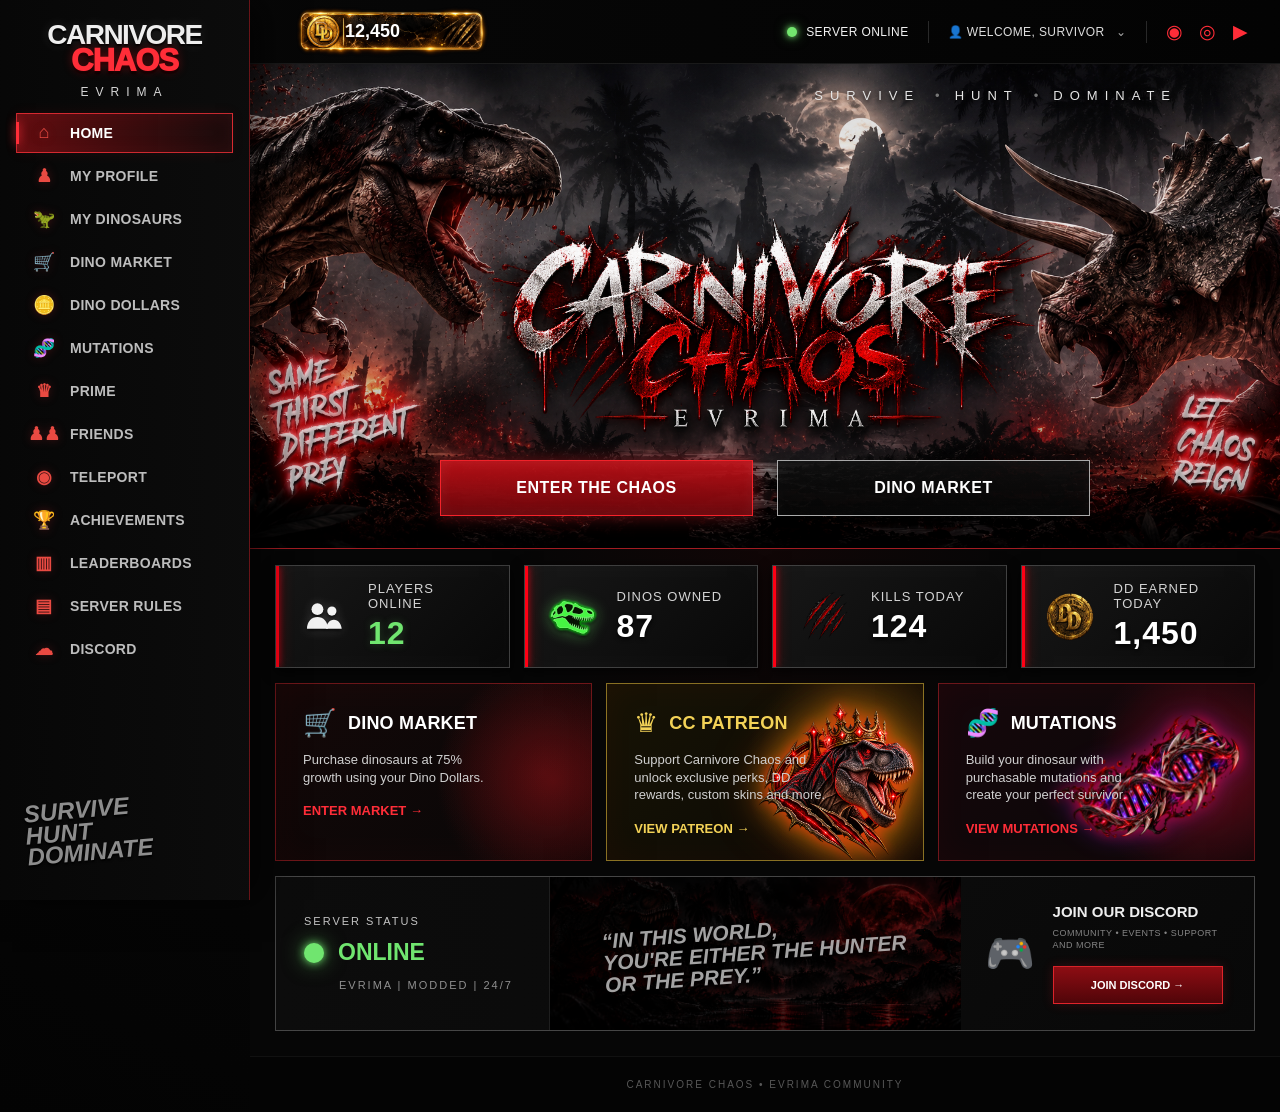
==== commit 8d226d2e: "Update index.html" ====
--- a/index.html
+++ b/index.html
@@ -323,7 +323,12 @@
           </div>
 
 
-        </article>
+    <div class="feature-dino dino-market-image">
+        <img src="./dino-market-icon.png" alt="Dino Market">
+    </div>
+
+</article>
+
 
 
         <!-- PRIME -->
--- a/style.css
+++ b/style.css
@@ -363,6 +363,14 @@
     object-fit: contain;
     display: block;
    transform: translateX(-70px);
+}
+.dd-player-balance {
+    position: absolute;
+    left: 95px;
+    color: white;
+    font-size: 18px;
+    font-weight: 900;
+    z-index: 2;
 }
 .topbar-right {
     margin-left: auto;
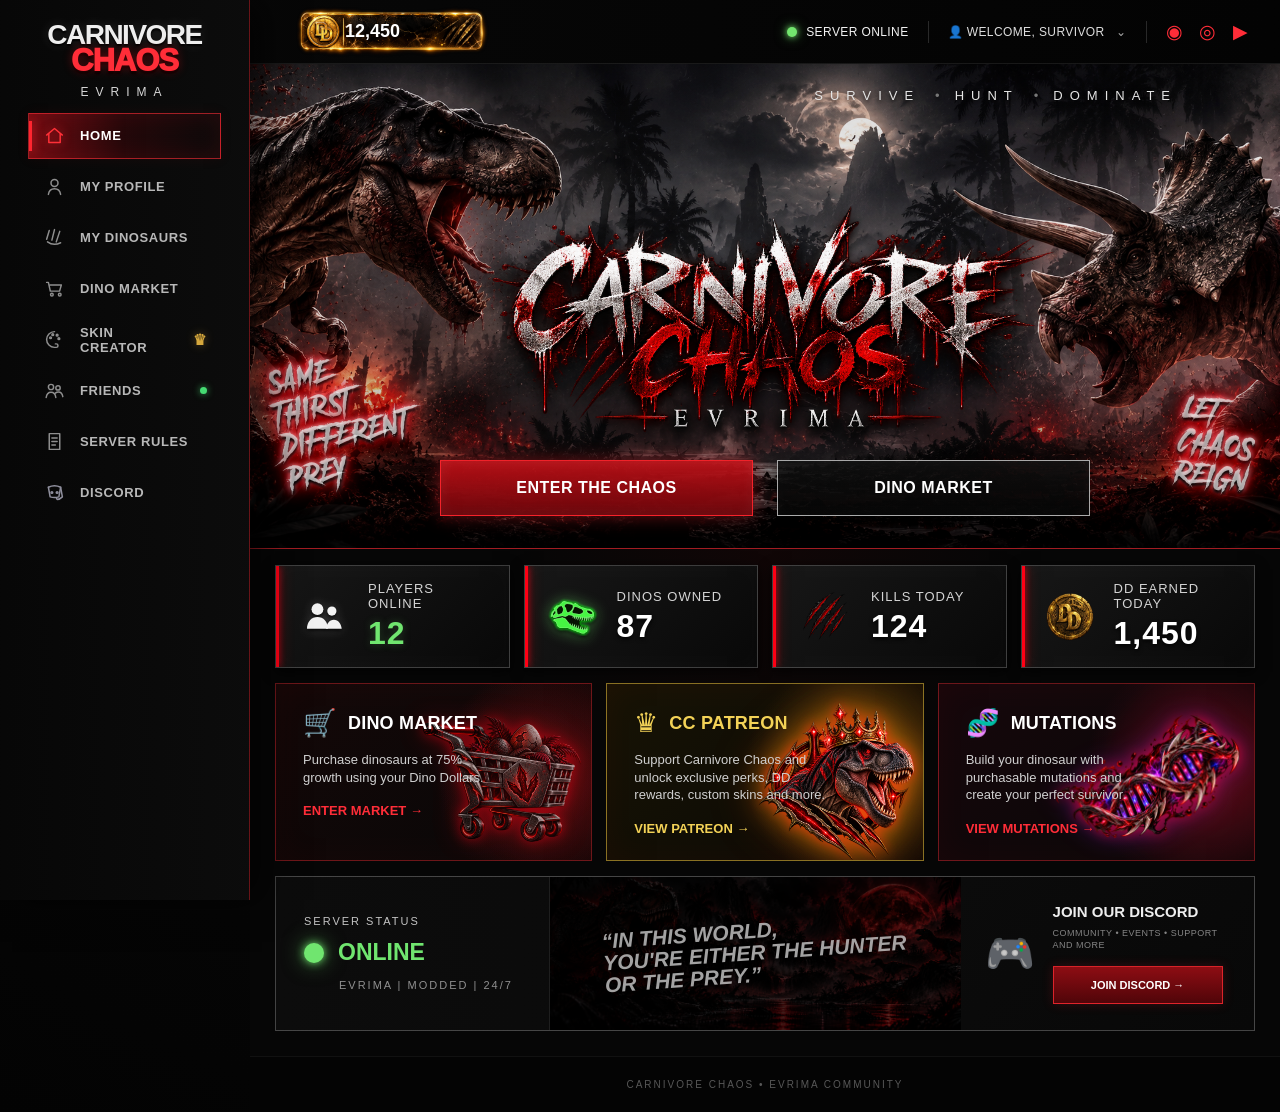
==== commit d499d9c8: "Update index.html" ====
--- a/index.html
+++ b/index.html
@@ -13,94 +13,8 @@
 
 <div class="site-shell">
 
-  <!-- =========================
-       LEFT SIDEBAR
-  ========================== -->
-  <aside class="sidebar">
-
-  <div class="logo">
-    <div class="logo-carnivore">CARNIVORE</div>
-    <div class="logo-chaos">CHAOS</div>
-    <div class="logo-evrima">EVRIMA</div>
-</div>
-
-    <nav class="sidebar-nav">
-
-      <a href="index.html" class="nav-item active">
-        <span class="nav-icon">⌂</span>
-        <span>HOME</span>
-      </a>
-
-      <a href="profile.html" class="nav-item">
-        <span class="nav-icon">♟</span>
-        <span>MY PROFILE</span>
-      </a>
-
-      <a href="dinosaurs.html" class="nav-item">
-        <span class="nav-icon">🦖</span>
-        <span>MY DINOSAURS</span>
-      </a>
-
-      <a href="market.html" class="nav-item">
-        <span class="nav-icon">🛒</span>
-        <span>DINO MARKET</span>
-      </a>
-
-      <a href="wallet.html" class="nav-item">
-        <span class="nav-icon">🪙</span>
-        <span>DINO DOLLARS</span>
-      </a>
-
-      <a href="mutations.html" class="nav-item">
-        <span class="nav-icon">🧬</span>
-        <span>MUTATIONS</span>
-      </a>
-
-      <a href="prime.html" class="nav-item">
-        <span class="nav-icon">♛</span>
-        <span>PRIME</span>
-      </a>
-
-      <a href="friends.html" class="nav-item">
-        <span class="nav-icon">♟♟</span>
-        <span>FRIENDS</span>
-      </a>
-
-      <a href="teleport.html" class="nav-item">
-        <span class="nav-icon">◉</span>
-        <span>TELEPORT</span>
-      </a>
-
-      <a href="achievements.html" class="nav-item">
-        <span class="nav-icon">🏆</span>
-        <span>ACHIEVEMENTS</span>
-      </a>
-
-      <a href="leaderboards.html" class="nav-item">
-        <span class="nav-icon">▥</span>
-        <span>LEADERBOARDS</span>
-      </a>
-
-      <a href="rules.html" class="nav-item">
-        <span class="nav-icon">▤</span>
-        <span>SERVER RULES</span>
-      </a>
-
-      <a href="#" class="nav-item" id="discordSide">
-        <span class="nav-icon">☁</span>
-        <span>DISCORD</span>
-      </a>
-
-    </nav>
-
-    <div class="sidebar-slogan">
-      SURVIVE<br>
-      HUNT<br>
-      DOMINATE
-    </div>
-
-  </aside>
-
+<!-- SHARED SIDEBAR -->
+<div id="site-sidebar"></div>
 
   <!-- =========================
        MAIN WEBSITE
@@ -540,6 +454,6 @@
   });
 
 </script>
-
+<script src="./sidebar.js"></script>
 </body>
 </html>
--- a/style.css
+++ b/style.css
@@ -173,112 +173,314 @@
     letter-spacing: 7px;
 }
 
-
-/* =========================================================
+/* =========================================
    SIDEBAR NAVIGATION
-========================================================= */
+   ========================================= */
 
 .sidebar-nav {
     display: flex;
     flex-direction: column;
 
-    gap: 3px;
-}
-
-.nav-item {
-    min-height: 40px;
+    gap: 5px;
+
+    padding: 0 12px;
+}
+
+
+/* MAIN SIDEBAR LINKS */
+
+.sidebar-link {
+    position: relative;
+
+    min-height: 46px;
 
     display: flex;
     align-items: center;
 
-    gap: 14px;
-
-    padding: 0 15px;
-
-    color: #bdbdbd;
-
-    font-size: 14px;
-    font-weight: 700;
-
-    letter-spacing: .3px;
+    gap: 13px;
+
+    padding: 0 13px;
+
+    color: #b8b8b8;
+
+    font-size: 13px;
+    font-weight: 800;
+    letter-spacing: 0.6px;
+
+    text-decoration: none;
 
     border: 1px solid transparent;
 
-    position: relative;
+    background: transparent;
+
+    overflow: hidden;
 
     transition:
-        background .18s ease,
-        border .18s ease,
-        color .18s ease,
-        transform .18s ease;
-}
-
-.nav-icon {
-    width: 24px;
+        color 0.18s ease,
+        background 0.18s ease,
+        border-color 0.18s ease,
+        transform 0.18s ease,
+        box-shadow 0.18s ease;
+}
+
+
+/* LEFT RED EDGE */
+
+.sidebar-link::before {
+    content: "";
+
+    position: absolute;
+
+    left: 0;
+    top: 7px;
+    bottom: 7px;
+
+    width: 3px;
+
+    background: #e51d28;
+
+    box-shadow:
+        0 0 8px rgba(229, 29, 40, 0.7);
+
+    opacity: 0;
+
+    transition: opacity 0.18s ease;
+}
+
+
+/* CLAW SCRATCH HOVER EFFECT */
+
+.sidebar-link::after {
+    content: "";
+
+    position: absolute;
+
+    right: 10px;
+    top: 50%;
+
+    width: 28px;
+    height: 18px;
+
+    transform:
+        translateY(-50%)
+        translateX(8px);
+
+    opacity: 0;
+
+    background:
+        linear-gradient(
+            110deg,
+            transparent 34%,
+            rgba(220, 20, 30, 0.75) 36%,
+            rgba(220, 20, 30, 0.75) 40%,
+            transparent 42%
+        ),
+        linear-gradient(
+            110deg,
+            transparent 48%,
+            rgba(220, 20, 30, 0.65) 50%,
+            rgba(220, 20, 30, 0.65) 54%,
+            transparent 56%
+        ),
+        linear-gradient(
+            110deg,
+            transparent 62%,
+            rgba(220, 20, 30, 0.55) 64%,
+            rgba(220, 20, 30, 0.55) 68%,
+            transparent 70%
+        );
+
+    transition:
+        opacity 0.18s ease,
+        transform 0.18s ease;
+}
+
+
+/* ICON CONTAINER */
+
+.sidebar-icon {
+    width: 25px;
+    height: 25px;
+
+    flex-shrink: 0;
 
     display: inline-flex;
     align-items: center;
     justify-content: center;
 
-    color: #e94a42;
-
-    font-size: 18px;
-
-    filter:
-        drop-shadow(0 0 5px rgba(232, 41, 48, .25));
-}
-
-.nav-item:hover {
-    color: white;
+    color: #8e8e8e;
+
+    transition:
+        color 0.18s ease,
+        transform 0.18s ease,
+        filter 0.18s ease;
+}
+
+
+/* SVG ICONS */
+
+.sidebar-icon svg {
+    width: 21px;
+    height: 21px;
+
+    fill: none;
+
+    stroke: currentColor;
+    stroke-width: 1.7;
+
+    stroke-linecap: round;
+    stroke-linejoin: round;
+}
+
+
+/* HOVER */
+
+.sidebar-link:hover {
+    color: #ffffff;
 
     background:
         linear-gradient(
             90deg,
-            rgba(190, 22, 27, .24),
-            rgba(190, 22, 27, .05)
+            rgba(150, 0, 10, 0.30),
+            rgba(70, 0, 5, 0.12),
+            transparent 88%
         );
 
     border-color:
-        rgba(225, 37, 45, .35);
-
-    transform: translateX(2px);
-}
-
-.nav-item.active {
-    color: white;
+        rgba(210, 25, 35, 0.25);
+
+    transform: translateX(3px);
+
+    box-shadow:
+        inset 18px 0 30px
+        rgba(130, 0, 10, 0.08);
+}
+
+.sidebar-link:hover::before {
+    opacity: 1;
+}
+
+.sidebar-link:hover::after {
+    opacity: 1;
+
+    transform:
+        translateY(-50%)
+        translateX(0);
+}
+
+.sidebar-link:hover .sidebar-icon {
+    color: #ff3038;
+
+    transform:
+        scale(1.08);
+
+    filter:
+        drop-shadow(
+            0 0 5px
+            rgba(255, 30, 40, 0.55)
+        );
+}
+
+
+/* ACTIVE PAGE */
+
+.sidebar-link.active {
+    color: #ffffff;
 
     background:
         linear-gradient(
             90deg,
-            rgba(194, 20, 26, .48),
-            rgba(120, 10, 14, .13)
+            rgba(185, 15, 25, 0.58),
+            rgba(105, 5, 12, 0.28),
+            rgba(25, 5, 7, 0.15)
         );
 
     border-color:
-        rgba(255, 51, 59, .75);
+        rgba(255, 45, 55, 0.60);
 
     box-shadow:
-        inset 0 0 18px rgba(225, 37, 45, .10),
-        0 0 12px rgba(225, 37, 45, .08);
-}
-
-.nav-item.active::before {
-    content: "";
-
-    position: absolute;
-
-    left: -1px;
-    top: 8px;
-    bottom: 8px;
-
-    width: 3px;
-
-    background: var(--red-bright);
+        inset 0 0 22px
+        rgba(220, 25, 35, 0.12),
+        0 0 12px
+        rgba(180, 10, 20, 0.08);
+}
+
+.sidebar-link.active::before {
+    opacity: 1;
+
+    background: #ff252f;
 
     box-shadow:
-        0 0 10px var(--red-bright);
-}
-
+        0 0 11px
+        rgba(255, 37, 47, 0.9);
+}
+
+.sidebar-link.active .sidebar-icon {
+    color: #ff3038;
+
+    filter:
+        drop-shadow(
+            0 0 5px
+            rgba(255, 30, 40, 0.6)
+        );
+}
+
+
+/* MY DINOSAURS CLAW ICON */
+
+.claw-icon {
+    color: #b7b7b7;
+}
+
+
+/* PATREON SKIN CREATOR */
+
+.patreon-lock {
+    margin-left: auto;
+
+    color: #d6a83d;
+
+    font-size: 15px;
+
+    filter:
+        drop-shadow(
+            0 0 5px
+            rgba(214, 168, 61, 0.4)
+        );
+}
+
+.skin-creator-link:hover .patreon-lock {
+    color: #ffd768;
+}
+
+
+/* FRIENDS ONLINE INDICATOR */
+
+.friends-online-dot {
+    width: 7px;
+    height: 7px;
+
+    margin-left: auto;
+
+    border-radius: 50%;
+
+    background: #45db72;
+
+    box-shadow:
+        0 0 7px
+        rgba(69, 219, 114, 0.75);
+}
+
+
+/* DISCORD */
+
+.discord-link .sidebar-icon {
+    color: #8f8f9d;
+}
+
+.discord-link:hover .sidebar-icon {
+    color: #aeb7ff;
+}
 
 /* =========================================================
    SIDEBAR BOTTOM SLOGAN
@@ -1178,7 +1380,28 @@
         drop-shadow(0 0 6px rgba(255, 0, 35, 0.65))
         drop-shadow(0 0 12px rgba(160, 40, 255, 0.40));
 }
-
+.dino-market-image {
+    position: absolute;
+    right: -15px;
+    bottom: -20px;
+    width: 200px;
+    height: 200px;
+    display: flex;
+    align-items: center;
+    justify-content: center;
+    z-index: 2;
+    pointer-events: none;
+}
+
+.dino-market-image img {
+    width: 200px;
+    height: 200px;
+    object-fit: contain;
+    display: block;
+    filter:
+        drop-shadow(0 0 6px rgba(255, 0, 20, 0.65))
+        drop-shadow(0 0 14px rgba(255, 0, 20, 0.35));
+}
 
 /* =========================================================
    BOTTOM SERVER PANEL
@@ -1769,3 +1992,2754 @@
         padding: 20px;
     }
 }
+/* =========================================
+   DINO MARKET PAGE
+   ========================================= */
+
+.market-page {
+    background: #050505;
+    color: white;
+}
+
+/* MAIN MARKET AREA */
+
+.market-page .market-container {
+    min-height: calc(100vh - 64px);
+    padding: 35px 38px 60px;
+    background:
+        radial-gradient(
+            circle at top,
+            rgba(120, 0, 0, 0.12),
+            transparent 38%
+        ),
+        linear-gradient(
+            180deg,
+            #0d0d0d,
+            #050505
+        );
+}
+
+
+/* MARKET TITLE */
+
+.market-page .market-header {
+    display: flex;
+    align-items: flex-end;
+    justify-content: space-between;
+    margin-bottom: 28px;
+    padding-bottom: 18px;
+    border-bottom: 1px solid rgba(255, 255, 255, 0.12);
+}
+
+.market-page .market-header h1 {
+    margin: 0 0 7px;
+    color: #ffffff;
+    font-size: 38px;
+    font-weight: 900;
+    letter-spacing: 2px;
+}
+
+.market-page .market-header h1::first-letter {
+    color: #ff0014;
+}
+
+.market-page .market-header p {
+    margin: 0;
+    color: #999;
+    font-size: 13px;
+    letter-spacing: 0.5px;
+}
+
+
+/* FILTER + SEARCH AREA */
+
+.market-page .market-controls {
+    display: flex;
+    align-items: center;
+    justify-content: space-between;
+    gap: 20px;
+    margin-bottom: 28px;
+}
+
+.market-page .market-filters {
+    display: flex;
+    align-items: center;
+    gap: 8px;
+    flex-wrap: wrap;
+}
+
+.market-page .market-filter {
+    min-height: 40px;
+    padding: 0 18px;
+
+    border: 1px solid rgba(255, 255, 255, 0.18);
+
+    background:
+        linear-gradient(
+            180deg,
+            #181818,
+            #0b0b0b
+        );
+
+    color: #bdbdbd;
+
+    font-size: 11px;
+    font-weight: 800;
+    letter-spacing: 1px;
+
+    cursor: pointer;
+
+    transition:
+        border-color 0.2s ease,
+        color 0.2s ease,
+        background 0.2s ease;
+}
+
+.market-page .market-filter:hover {
+    color: white;
+    border-color: rgba(255, 0, 20, 0.65);
+}
+
+.market-page .market-filter.active {
+    color: white;
+    border-color: #ff0014;
+
+    background:
+        linear-gradient(
+            180deg,
+            #350007,
+            #130002
+        );
+
+    box-shadow:
+        0 0 12px rgba(255, 0, 20, 0.25);
+}
+
+
+/* SEARCH */
+
+.market-page .market-search {
+    width: 260px;
+}
+
+.market-page #dino-search {
+    width: 100%;
+    height: 40px;
+
+    padding: 0 14px;
+
+    border:
+        1px solid
+        rgba(255, 255, 255, 0.18);
+
+    outline: none;
+
+    background: #090909;
+
+    color: white;
+
+    font-size: 12px;
+    letter-spacing: 0.5px;
+}
+
+.market-page #dino-search:focus {
+    border-color: #ff0014;
+
+    box-shadow:
+        0 0 10px
+        rgba(255, 0, 20, 0.18);
+}
+
+.market-page #dino-search::placeholder {
+    color: #666;
+}
+
+
+/* =========================================
+   DINOSAUR GRID
+   ========================================= */
+
+.market-page .dino-market-grid {
+    display: grid;
+
+    grid-template-columns:
+        repeat(4, minmax(0, 1fr));
+
+    gap: 18px;
+}
+
+
+/* DINOSAUR CARD */
+
+.market-page .dino-market-card {
+    position: relative;
+
+    min-width: 0;
+
+    overflow: hidden;
+
+    border:
+        1px solid
+        rgba(255, 255, 255, 0.16);
+
+    background:
+        linear-gradient(
+            145deg,
+            #161616,
+            #080808
+        );
+
+    box-shadow:
+        0 8px 22px
+        rgba(0, 0, 0, 0.55);
+
+    transition:
+        transform 0.2s ease,
+        border-color 0.2s ease,
+        box-shadow 0.2s ease;
+}
+
+.market-page .dino-market-card::before {
+    content: "";
+
+    position: absolute;
+
+    left: 0;
+    top: 0;
+    bottom: 0;
+
+    width: 3px;
+
+    background: #ff0014;
+
+    box-shadow:
+        0 0 7px rgba(255, 0, 20, 0.9),
+        0 0 16px rgba(255, 0, 20, 0.45);
+
+    z-index: 3;
+}
+
+.market-page .dino-market-card:hover {
+    transform: translateY(-3px);
+
+    border-color:
+        rgba(255, 0, 20, 0.55);
+
+    box-shadow:
+        0 10px 30px rgba(0, 0, 0, 0.75),
+        0 0 18px rgba(255, 0, 20, 0.10);
+}
+
+
+/* DINOSAUR IMAGE AREA */
+
+.market-page .dino-card-image {
+    height: 185px;
+
+    position: relative;
+
+    display: flex;
+    align-items: center;
+    justify-content: center;
+
+    overflow: hidden;
+
+    border-bottom:
+        1px solid
+        rgba(255, 255, 255, 0.10);
+
+    background:
+        radial-gradient(
+            circle at center,
+            rgba(120, 0, 0, 0.22),
+            transparent 60%
+        ),
+        #080808;
+}
+.market-page .dino-card-image img {
+    width: auto;
+    height: auto;
+    max-width: 78%;
+    max-height: 78%;
+    object-fit: contain;
+    display: block;
+}
+
+
+/* CARD INFORMATION */
+
+.market-page .dino-card-info {
+    padding: 17px 18px 19px;
+}
+
+.market-page .dino-category {
+    display: block;
+
+    margin-bottom: 5px;
+
+    color: #ff2638;
+
+    font-size: 9px;
+    font-weight: 900;
+    letter-spacing: 1.5px;
+}
+
+.market-page .dino-card-info h2 {
+    margin: 0 0 9px;
+
+    color: white;
+
+    font-size: 20px;
+    font-weight: 900;
+    letter-spacing: 0.7px;
+}
+
+.market-page .dino-growth {
+    display: inline-block;
+
+    padding: 4px 8px;
+
+    border:
+        1px solid
+        rgba(70, 210, 100, 0.32);
+
+    background:
+        rgba(30, 120, 50, 0.10);
+
+    color: #66df7b;
+
+    font-size: 9px;
+    font-weight: 900;
+    letter-spacing: 1px;
+}
+
+
+/* PRICE + PURCHASE */
+
+.market-page .dino-card-bottom {
+    display: flex;
+    align-items: flex-end;
+    justify-content: space-between;
+
+    gap: 12px;
+
+    margin-top: 18px;
+}
+
+.market-page .dino-price {
+    display: flex;
+    align-items: baseline;
+    gap: 5px;
+}
+
+.market-page .price-number {
+    color: #f4c84a;
+
+    font-size: 21px;
+    font-weight: 900;
+
+    text-shadow:
+        0 0 8px
+        rgba(244, 200, 74, 0.20);
+}
+
+.market-page .price-currency {
+    color: #b28b28;
+
+    font-size: 10px;
+    font-weight: 900;
+    letter-spacing: 1px;
+}
+
+.market-page .dino-buy-button {
+    min-height: 35px;
+
+    padding: 0 13px;
+
+    border: 1px solid #a90010;
+
+    background:
+        linear-gradient(
+            180deg,
+            #8c0010,
+            #430007
+        );
+
+    color: white;
+
+    font-size: 9px;
+    font-weight: 900;
+    letter-spacing: 1px;
+
+    cursor: pointer;
+
+    box-shadow:
+        0 0 10px
+        rgba(255, 0, 20, 0.15);
+}
+
+.market-page .dino-buy-button:hover {
+    background:
+        linear-gradient(
+            180deg,
+            #c00016,
+            #65000b
+        );
+
+    border-color: #ff2638;
+}
+
+
+/* =========================================
+   MARKET RESPONSIVE
+   ========================================= */
+
+@media (max-width: 1250px) {
+
+    .market-page .dino-market-grid {
+        grid-template-columns:
+            repeat(3, minmax(0, 1fr));
+    }
+
+}
+
+@media (max-width: 950px) {
+
+    .market-page .dino-market-grid {
+        grid-template-columns:
+            repeat(2, minmax(0, 1fr));
+    }
+
+    .market-page .market-controls {
+        align-items: stretch;
+        flex-direction: column;
+    }
+
+    .market-page .market-search {
+        width: 100%;
+    }
+
+}
+
+@media (max-width: 650px) {
+
+    .market-page .market-container {
+        padding:
+            25px 18px
+            45px;
+    }
+
+    .market-page .dino-market-grid {
+        grid-template-columns: 1fr;
+    }
+
+    .market-page .market-header h1 {
+        font-size: 30px;
+    }
+
+}
+/* ==============================
+   PLAYER MARKET
+   ============================== */
+
+.market-page .player-market-section {
+    display: none;
+    margin-top: 10px;
+}
+
+.market-page .player-market-header {
+    display: flex;
+    align-items: center;
+    justify-content: space-between;
+    gap: 20px;
+    margin-bottom: 22px;
+    padding: 22px 24px;
+    background:
+        linear-gradient(
+            90deg,
+            rgba(105, 0, 0, 0.22),
+            rgba(8, 8, 8, 0.96) 45%
+        );
+    border: 1px solid rgba(255, 255, 255, 0.08);
+    border-left: 3px solid #8f0000;
+}
+
+.market-page .player-market-eyebrow {
+    display: block;
+    margin-bottom: 5px;
+    color: #8f0000;
+    font-size: 9px;
+    font-weight: 900;
+    letter-spacing: 2px;
+}
+
+.market-page .player-market-header h2 {
+    margin: 0 0 5px;
+    color: #fff;
+    font-size: 25px;
+    font-weight: 900;
+    letter-spacing: 1px;
+}
+
+.market-page .player-market-header p {
+    margin: 0;
+    color: #777;
+    font-size: 12px;
+}
+
+.market-page .sell-dino-button {
+    padding: 13px 20px;
+    border: 1px solid #a00000;
+    background:
+        linear-gradient(
+            180deg,
+            #8c0000,
+            #590000
+        );
+    color: #fff;
+    font-size: 11px;
+    font-weight: 900;
+    letter-spacing: 1px;
+    cursor: pointer;
+}
+
+.market-page .sell-dino-button:hover {
+    background:
+        linear-gradient(
+            180deg,
+            #a60000,
+            #700000
+        );
+}
+
+.market-page .player-market-tabs {
+    display: flex;
+    gap: 8px;
+    margin-bottom: 15px;
+}
+
+.market-page .player-market-tab {
+    padding: 11px 18px;
+    border: 1px solid rgba(255, 255, 255, 0.10);
+    background: #090909;
+    color: #666;
+    font-size: 10px;
+    font-weight: 900;
+    letter-spacing: 1px;
+    cursor: pointer;
+}
+
+.market-page .player-market-tab.active {
+    color: #fff;
+    border-color: #850000;
+    background: #220909;
+}
+
+.market-page .player-market-filters {
+    display: flex;
+    align-items: center;
+    gap: 8px;
+    margin-bottom: 20px;
+}
+
+.market-page .player-filter {
+    padding: 9px 14px;
+    border: 1px solid rgba(255, 255, 255, 0.08);
+    background: #090909;
+    color: #666;
+    font-size: 9px;
+    font-weight: 900;
+    letter-spacing: 1px;
+    cursor: pointer;
+}
+
+.market-page .player-filter.active {
+    color: #fff;
+    border-color: #750000;
+    background: #200808;
+}
+
+.market-page .player-market-search {
+    margin-left: auto;
+}
+
+.market-page .player-market-search input {
+    width: 230px;
+    padding: 10px 13px;
+    border: 1px solid rgba(255, 255, 255, 0.10);
+    outline: none;
+    background: #080808;
+    color: #fff;
+    font-size: 11px;
+}
+
+.market-page .player-listings-grid {
+    display: grid;
+    grid-template-columns:
+        repeat(auto-fill, minmax(255px, 1fr));
+    gap: 18px;
+}
+
+.market-page .player-dino-card {
+    overflow: hidden;
+    background: #080808;
+    border: 1px solid rgba(255, 255, 255, 0.08);
+}
+
+.market-page .player-dino-image {
+    position: relative;
+    height: 185px;
+    display: flex;
+    align-items: center;
+    justify-content: center;
+    overflow: hidden;
+    background:
+        radial-gradient(
+            circle at center,
+            rgba(120, 0, 0, 0.20),
+            transparent 62%
+        ),
+        #060606;
+    border-bottom: 1px solid rgba(255, 255, 255, 0.08);
+}
+
+.market-page .player-dino-image img {
+    width: auto;
+    height: auto;
+    max-width: 78%;
+    max-height: 78%;
+    object-fit: contain;
+}
+
+.market-page .player-listing-badge {
+    position: absolute;
+    top: 10px;
+    left: 10px;
+    padding: 5px 7px;
+    background: rgba(105, 0, 0, 0.92);
+    color: #fff;
+    font-size: 7px;
+    font-weight: 900;
+    letter-spacing: 1px;
+}
+
+.market-page .player-dino-info {
+    padding: 15px;
+}
+
+.market-page .player-dino-category {
+    color: #850000;
+    font-size: 8px;
+    font-weight: 900;
+    letter-spacing: 1.5px;
+}
+
+.market-page .player-dino-info h3 {
+    margin: 5px 0 13px;
+    color: #fff;
+    font-size: 19px;
+    font-weight: 900;
+}
+
+.market-page .player-dino-details {
+    display: grid;
+    grid-template-columns: 1fr 1fr;
+    gap: 7px;
+}
+
+.market-page .player-dino-details div {
+    display: flex;
+    justify-content: space-between;
+    padding: 7px 8px;
+    background: #0d0d0d;
+    border: 1px solid rgba(255, 255, 255, 0.05);
+}
+
+.market-page .player-dino-details span,
+.market-page .player-dino-seller span {
+    color: #555;
+    font-size: 7px;
+    font-weight: 900;
+    letter-spacing: 1px;
+}
+
+.market-page .player-dino-details strong {
+    color: #ddd;
+    font-size: 9px;
+}
+
+.market-page .player-dino-seller {
+    display: flex;
+    justify-content: space-between;
+    margin-top: 8px;
+    padding: 8px;
+    background: #0d0d0d;
+}
+
+.market-page .player-dino-seller strong {
+    color: #aaa;
+    font-size: 9px;
+}
+
+.market-page .player-dino-bottom {
+    display: flex;
+    align-items: center;
+    justify-content: space-between;
+    gap: 10px;
+    margin-top: 14px;
+}
+
+.market-page .player-dino-price {
+    display: flex;
+    align-items: baseline;
+    gap: 4px;
+}
+
+.market-page .player-price-number {
+    color: #d4a339;
+    font-size: 18px;
+    font-weight: 900;
+}
+
+.market-page .player-price-currency {
+    color: #8c6b27;
+    font-size: 9px;
+    font-weight: 900;
+}
+
+.market-page .player-buy-button {
+    padding: 9px 12px;
+    border: 1px solid #750000;
+    background: #190707;
+    color: #fff;
+    font-size: 8px;
+    font-weight: 900;
+    letter-spacing: 1px;
+    cursor: pointer;
+}
+/* ==============================
+   MARKET TYPE TABS
+   ============================== */
+
+.market-page .market-mode-tabs {
+    display: flex;
+    align-items: center;
+    gap: 8px;
+    margin: 22px 0 18px;
+    padding-bottom: 12px;
+    border-bottom: 1px solid rgba(255, 255, 255, 0.08);
+}
+
+.market-page .market-mode-tab {
+    min-width: 170px;
+    padding: 13px 22px;
+    border: 1px solid rgba(255, 255, 255, 0.12);
+    background: #0b0b0b;
+    color: #777;
+    font-size: 12px;
+    font-weight: 900;
+    letter-spacing: 1.5px;
+    cursor: pointer;
+    transition: 0.2s ease;
+}
+
+.market-page .market-mode-tab:hover {
+    color: #fff;
+    border-color: rgba(150, 0, 0, 0.7);
+    background: #120909;
+}
+
+.market-page .market-mode-tab.active {
+    color: #fff;
+    background: linear-gradient(
+        180deg,
+        #8d0000 0%,
+        #560000 100%
+    );
+    border-color: #a40000;
+    box-shadow: 0 0 18px rgba(130, 0, 0, 0.22);
+}
+/* ==============================
+   PLAYER MARKET MUTATIONS
+   ============================== */
+
+.market-page .mutation-info {
+    position: relative;
+    cursor: pointer;
+}
+
+.market-page .mutation-count {
+    color: #d4a339 !important;
+}
+
+.market-page .mutation-tooltip {
+    position: absolute;
+    left: 50%;
+    bottom: calc(100% + 10px);
+    transform: translateX(-50%);
+
+    width: 140px;
+    padding: 5px 6px;
+
+    background: rgba(7, 7, 7, 0.98);
+    border: 1px solid #750000;
+    border-left: 3px solid #a00000;
+
+    box-shadow: 0 8px 25px rgba(0, 0, 0, 0.65);
+
+    opacity: 0;
+    visibility: hidden;
+    pointer-events: none;
+
+    transition: 0.18s ease;
+
+    z-index: 50;
+}
+
+.market-page .mutation-info:hover .mutation-tooltip {
+    opacity: 1;
+    visibility: visible;
+}
+
+.market-page .mutation-tooltip-title {
+    display: block;
+    margin-bottom: 8px;
+
+    color: #a00000 !important;
+    font-size: 8px !important;
+    font-weight: 900;
+    letter-spacing: 1.5px;
+}
+
+.market-page .mutation-tooltip ul {
+    margin: 0;
+    padding: 0;
+    list-style: none;
+}
+
+.market-page .mutation-tooltip li {
+    padding: 5px 0;
+    color: #ddd;
+    font-size: 10px;
+    font-weight: 700;
+
+    border-bottom:
+        1px solid
+        rgba(255, 255, 255, 0.06);
+}
+
+.market-page .mutation-tooltip li:last-child {
+    border-bottom: none;
+}
+/* ==============================
+   VIEW DINO MODAL
+   ============================== */
+
+.market-page .dino-details-modal {
+    position: fixed;
+    inset: 0;
+    z-index: 500;
+
+    display: none;
+    align-items: center;
+    justify-content: center;
+
+    padding: 24px;
+}
+
+.market-page .dino-details-modal.active {
+    display: flex;
+}
+
+.market-page .dino-details-overlay {
+    position: absolute;
+    inset: 0;
+
+    background: rgba(0, 0, 0, 0.82);
+    backdrop-filter: blur(3px);
+}
+
+.market-page .dino-details-window {
+    position: relative;
+    z-index: 2;
+
+    width: min(820px, 94vw);
+    max-height: 90vh;
+    overflow-y: auto;
+
+    display: grid;
+    grid-template-columns: 1fr 1fr;
+
+    background: #080808;
+    border: 1px solid rgba(255, 255, 255, 0.10);
+    border-top: 2px solid #8f0000;
+
+    box-shadow: 0 25px 70px rgba(0, 0, 0, 0.75);
+}
+
+.market-page .dino-details-close {
+    position: absolute;
+    top: 12px;
+    right: 14px;
+
+    z-index: 5;
+
+    width: 34px;
+    height: 34px;
+
+    border: 1px solid rgba(255, 255, 255, 0.12);
+    background: #100606;
+    color: #fff;
+
+    font-size: 22px;
+    font-weight: 900;
+    line-height: 1;
+
+    cursor: pointer;
+}
+
+.market-page .dino-details-close:hover {
+    background: #750000;
+}
+
+.market-page .dino-details-image {
+    min-height: 430px;
+
+    display: flex;
+    align-items: center;
+    justify-content: center;
+
+    padding: 30px;
+
+    background:
+        radial-gradient(
+            circle at center,
+            rgba(120, 0, 0, 0.22),
+            transparent 62%
+        ),
+        #050505;
+
+    border-right: 1px solid rgba(255, 255, 255, 0.08);
+}
+
+.market-page .dino-details-image img {
+    width: auto;
+    height: auto;
+
+    max-width: 92%;
+    max-height: 360px;
+
+    object-fit: contain;
+    display: block;
+}
+
+.market-page .dino-details-content {
+    padding: 42px 28px 28px;
+}
+
+.market-page .dino-details-category {
+    display: block;
+
+    margin-bottom: 6px;
+
+    color: #8f0000;
+    font-size: 9px;
+    font-weight: 900;
+    letter-spacing: 1.8px;
+}
+
+.market-page .dino-details-content h2 {
+    margin: 0 0 18px;
+
+    color: #fff;
+    font-size: 30px;
+    font-weight: 900;
+    letter-spacing: 1px;
+}
+
+.market-page .dino-details-stats {
+    display: grid;
+    grid-template-columns: 1fr 1fr;
+    gap: 8px;
+
+    margin-bottom: 16px;
+}
+
+.market-page .dino-details-stats div {
+    padding: 10px;
+
+    background: #0d0d0d;
+    border: 1px solid rgba(255, 255, 255, 0.06);
+
+    display: flex;
+    justify-content: space-between;
+    gap: 10px;
+}
+
+.market-page .dino-details-stats span {
+    color: #555;
+    font-size: 8px;
+    font-weight: 900;
+    letter-spacing: 1px;
+}
+
+.market-page .dino-details-stats strong {
+    color: #ddd;
+    font-size: 10px;
+}
+
+.market-page .dino-details-mutations {
+    margin-top: 14px;
+    padding: 13px 14px;
+
+    background: #0b0b0b;
+    border: 1px solid rgba(255, 255, 255, 0.06);
+    border-left: 3px solid #8f0000;
+}
+
+.market-page .dino-details-mutations > span {
+    display: block;
+
+    margin-bottom: 8px;
+
+    color: #8f0000;
+    font-size: 8px;
+    font-weight: 900;
+    letter-spacing: 1.4px;
+}
+
+.market-page .dino-details-mutations ul {
+    margin: 0;
+    padding: 0;
+
+    list-style: none;
+}
+
+.market-page .dino-details-mutations li {
+    padding: 5px 0;
+
+    color: #ccc;
+    font-size: 10px;
+    font-weight: 700;
+
+    border-bottom: 1px solid rgba(255, 255, 255, 0.05);
+}
+
+.market-page .dino-details-mutations li:last-child {
+    border-bottom: none;
+}
+
+.market-page .dino-details-purchase {
+    display: flex;
+    align-items: center;
+    justify-content: space-between;
+    gap: 15px;
+
+    margin-top: 22px;
+    padding-top: 18px;
+
+    border-top: 1px solid rgba(255, 255, 255, 0.08);
+}
+
+.market-page .dino-details-price {
+    display: flex;
+    align-items: baseline;
+    gap: 5px;
+}
+
+.market-page .details-price-number {
+    color: #d4a339;
+    font-size: 25px;
+    font-weight: 900;
+}
+
+.market-page .details-price-currency {
+    color: #8c6b27;
+    font-size: 10px;
+    font-weight: 900;
+}
+
+.market-page .purchase-player-dino {
+    padding: 12px 16px;
+
+    border: 1px solid #9b0000;
+    background:
+        linear-gradient(
+            180deg,
+            #8d0000,
+            #560000
+        );
+
+    color: #fff;
+
+    font-size: 9px;
+    font-weight: 900;
+    letter-spacing: 1px;
+
+    cursor: pointer;
+}
+
+.market-page .purchase-player-dino:hover {
+    background:
+        linear-gradient(
+            180deg,
+            #aa0000,
+            #700000
+        );
+}
+
+@media (max-width: 760px) {
+    .market-page .dino-details-window {
+        grid-template-columns: 1fr;
+    }
+
+    .market-page .dino-details-image {
+        min-height: 250px;
+        border-right: none;
+        border-bottom: 1px solid rgba(255, 255, 255, 0.08);
+    }
+
+    .market-page .dino-details-image img {
+        max-height: 220px;
+    }
+
+    .market-page .dino-details-content {
+        padding: 24px 18px 20px;
+    }
+}
+/* ==============================
+   SELL YOUR DINO MODAL
+   ============================== */
+
+.market-page .sell-dino-modal {
+    position: fixed;
+    inset: 0;
+    z-index: 550;
+
+    display: none;
+    align-items: center;
+    justify-content: center;
+
+    padding: 24px;
+}
+
+.market-page .sell-dino-modal.active {
+    display: flex;
+}
+
+.market-page .sell-dino-overlay {
+    position: absolute;
+    inset: 0;
+
+    background: rgba(0, 0, 0, 0.82);
+    backdrop-filter: blur(3px);
+}
+
+.market-page .sell-dino-window {
+    position: relative;
+    z-index: 2;
+
+    width: min(720px, 94vw);
+    max-height: 90vh;
+    overflow-y: auto;
+
+    background: #080808;
+    border: 1px solid rgba(255, 255, 255, 0.10);
+    border-top: 2px solid #8f0000;
+
+    box-shadow: 0 25px 70px rgba(0, 0, 0, 0.75);
+}
+
+.market-page .sell-dino-close {
+    position: absolute;
+    top: 12px;
+    right: 14px;
+
+    z-index: 5;
+
+    width: 34px;
+    height: 34px;
+
+    border: 1px solid rgba(255, 255, 255, 0.12);
+    background: #100606;
+    color: #fff;
+
+    font-size: 22px;
+    font-weight: 900;
+    line-height: 1;
+
+    cursor: pointer;
+}
+
+.market-page .sell-dino-close:hover {
+    background: #750000;
+}
+
+.market-page .sell-dino-header {
+    padding: 28px 28px 18px;
+
+    background:
+        linear-gradient(
+            90deg,
+            rgba(105, 0, 0, 0.22),
+            rgba(8, 8, 8, 0.96) 45%
+        );
+
+    border-bottom: 1px solid rgba(255, 255, 255, 0.08);
+}
+
+.market-page .sell-dino-header span {
+    display: block;
+    margin-bottom: 5px;
+
+    color: #8f0000;
+    font-size: 9px;
+    font-weight: 900;
+    letter-spacing: 1.8px;
+}
+
+.market-page .sell-dino-header h2 {
+    margin: 0 0 6px;
+
+    color: #fff;
+    font-size: 28px;
+    font-weight: 900;
+    letter-spacing: 1px;
+}
+
+.market-page .sell-dino-header p {
+    margin: 0;
+
+    color: #777;
+    font-size: 11px;
+}
+
+.market-page .sell-dino-body {
+    padding: 24px 28px 28px;
+}
+
+.market-page .sell-dino-select {
+    margin-bottom: 18px;
+}
+
+.market-page .sell-dino-select label,
+.market-page .sell-dino-price-field label {
+    display: block;
+    margin-bottom: 7px;
+
+    color: #666;
+    font-size: 8px;
+    font-weight: 900;
+    letter-spacing: 1.3px;
+}
+
+.market-page .sell-dino-select select {
+    width: 100%;
+
+    padding: 11px 12px;
+
+    border: 1px solid rgba(255, 255, 255, 0.10);
+    outline: none;
+
+    background: #0b0b0b;
+    color: #fff;
+
+    font-size: 11px;
+    font-weight: 800;
+}
+
+.market-page .sell-dino-preview {
+    display: grid;
+    grid-template-columns: 220px 1fr;
+
+    gap: 16px;
+    margin-bottom: 16px;
+}
+
+.market-page .sell-dino-image {
+    min-height: 190px;
+
+    display: flex;
+    align-items: center;
+    justify-content: center;
+
+    padding: 18px;
+
+    background:
+        radial-gradient(
+            circle at center,
+            rgba(120, 0, 0, 0.20),
+            transparent 62%
+        ),
+        #060606;
+
+    border: 1px solid rgba(255, 255, 255, 0.07);
+}
+
+.market-page .sell-dino-image img {
+    width: auto;
+    height: auto;
+
+    max-width: 90%;
+    max-height: 160px;
+
+    object-fit: contain;
+    display: block;
+}
+
+.market-page .sell-dino-details {
+    display: grid;
+    grid-template-columns: 1fr 1fr;
+
+    gap: 8px;
+}
+
+.market-page .sell-dino-details div {
+    display: flex;
+    justify-content: space-between;
+    gap: 10px;
+
+    padding: 10px;
+
+    background: #0d0d0d;
+    border: 1px solid rgba(255, 255, 255, 0.06);
+}
+
+.market-page .sell-dino-details span {
+    color: #555;
+    font-size: 8px;
+    font-weight: 900;
+    letter-spacing: 1px;
+}
+
+.market-page .sell-dino-details strong {
+    color: #ddd;
+    font-size: 10px;
+}
+
+.market-page .sell-dino-mutations {
+    margin-bottom: 18px;
+    padding: 13px 14px;
+
+    background: #0b0b0b;
+    border: 1px solid rgba(255, 255, 255, 0.06);
+    border-left: 3px solid #8f0000;
+}
+
+.market-page .sell-dino-mutations > span {
+    display: block;
+    margin-bottom: 8px;
+
+    color: #8f0000;
+    font-size: 8px;
+    font-weight: 900;
+    letter-spacing: 1.4px;
+}
+
+.market-page .sell-dino-mutations ul {
+    margin: 0;
+    padding: 0;
+
+    list-style: none;
+}
+
+.market-page .sell-dino-mutations li {
+    padding: 4px 0;
+
+    color: #ccc;
+    font-size: 10px;
+    font-weight: 700;
+
+    border-bottom: 1px solid rgba(255, 255, 255, 0.05);
+}
+
+.market-page .sell-dino-mutations li:last-child {
+    border-bottom: none;
+}
+
+.market-page .sell-dino-price-field {
+    margin-bottom: 18px;
+}
+
+.market-page .sell-dino-price-input {
+    display: flex;
+    align-items: center;
+
+    border: 1px solid rgba(255, 255, 255, 0.10);
+    background: #0b0b0b;
+}
+
+.market-page .sell-dino-price-input input {
+    flex: 1;
+
+    padding: 11px 12px;
+
+    border: none;
+    outline: none;
+
+    background: transparent;
+    color: #fff;
+
+    font-size: 12px;
+    font-weight: 800;
+}
+
+.market-page .sell-dino-price-input span {
+    padding: 0 12px;
+
+    color: #d4a339;
+    font-size: 10px;
+    font-weight: 900;
+}
+
+.market-page .list-dino-button {
+    width: 100%;
+
+    padding: 13px 16px;
+
+    border: 1px solid #9b0000;
+    background:
+        linear-gradient(
+            180deg,
+            #8d0000,
+            #560000
+        );
+
+    color: #fff;
+
+    font-size: 10px;
+    font-weight: 900;
+    letter-spacing: 1px;
+
+    cursor: pointer;
+}
+
+.market-page .list-dino-button:hover {
+    background:
+        linear-gradient(
+            180deg,
+            #aa0000,
+            #700000
+        );
+}
+
+@media (max-width: 700px) {
+    .market-page .sell-dino-preview {
+        grid-template-columns: 1fr;
+    }
+
+    .market-page .sell-dino-details {
+        grid-template-columns: 1fr;
+    }
+
+    .market-page .sell-dino-body,
+    .market-page .sell-dino-header {
+        padding-left: 18px;
+        padding-right: 18px;
+    }
+}
+/* ==============================
+   MY LISTINGS
+   ============================== */
+
+.market-page .my-listings-section {
+    display: none;
+}
+
+.market-page .my-listings-section.active {
+    display: block;
+}
+
+.market-page .my-listings-header {
+    margin-bottom: 18px;
+    padding: 18px 20px;
+
+    background:
+        linear-gradient(
+            90deg,
+            rgba(105, 0, 0, 0.18),
+            rgba(8, 8, 8, 0.96) 45%
+        );
+
+    border: 1px solid rgba(255, 255, 255, 0.07);
+    border-left: 3px solid #8f0000;
+}
+
+.market-page .my-listings-header span {
+    display: block;
+    margin-bottom: 4px;
+
+    color: #8f0000;
+    font-size: 8px;
+    font-weight: 900;
+    letter-spacing: 1.5px;
+}
+
+.market-page .my-listings-header h3 {
+    margin: 0 0 4px;
+
+    color: #fff;
+    font-size: 22px;
+    font-weight: 900;
+}
+
+.market-page .my-listings-header p {
+    margin: 0;
+
+    color: #6f6f6f;
+    font-size: 10px;
+}
+
+.market-page .my-listings-grid {
+    display: grid;
+    grid-template-columns:
+        repeat(auto-fill, minmax(255px, 1fr));
+
+    gap: 18px;
+}
+
+.market-page .my-listing-card {
+    overflow: hidden;
+
+    background: #080808;
+    border: 1px solid rgba(255, 255, 255, 0.08);
+}
+
+.market-page .my-listing-image {
+    position: relative;
+
+    height: 185px;
+
+    display: flex;
+    align-items: center;
+    justify-content: center;
+
+    overflow: hidden;
+
+    background:
+        radial-gradient(
+            circle at center,
+            rgba(120, 0, 0, 0.20),
+            transparent 62%
+        ),
+        #060606;
+
+    border-bottom: 1px solid rgba(255, 255, 255, 0.08);
+}
+
+.market-page .my-listing-image img {
+    width: auto;
+    height: auto;
+
+    max-width: 78%;
+    max-height: 78%;
+
+    object-fit: contain;
+}
+
+.market-page .listing-status {
+    position: absolute;
+    top: 10px;
+    right: 10px;
+
+    padding: 5px 7px;
+
+    font-size: 7px;
+    font-weight: 900;
+    letter-spacing: 1px;
+}
+
+.market-page .listing-status.active {
+    color: #8cff8c;
+    background: rgba(0, 80, 0, 0.35);
+    border: 1px solid rgba(60, 180, 60, 0.35);
+}
+
+.market-page .my-listing-info {
+    padding: 15px;
+}
+
+.market-page .my-listing-category {
+    color: #850000;
+
+    font-size: 8px;
+    font-weight: 900;
+    letter-spacing: 1.5px;
+}
+
+.market-page .my-listing-info h3 {
+    margin: 5px 0 13px;
+
+    color: #fff;
+
+    font-size: 19px;
+    font-weight: 900;
+}
+
+.market-page .my-listing-details {
+    display: grid;
+    grid-template-columns: 1fr 1fr;
+
+    gap: 7px;
+}
+
+.market-page .my-listing-details > div {
+    display: flex;
+    justify-content: space-between;
+
+    padding: 7px 8px;
+
+    background: #0d0d0d;
+    border: 1px solid rgba(255, 255, 255, 0.05);
+}
+
+.market-page .my-listing-details span {
+    color: #555;
+
+    font-size: 7px;
+    font-weight: 900;
+    letter-spacing: 1px;
+}
+
+.market-page .my-listing-details strong {
+    color: #ddd;
+    font-size: 9px;
+}
+
+.market-page .my-listing-price {
+    display: flex;
+    align-items: center;
+    justify-content: space-between;
+
+    margin-top: 9px;
+    padding: 9px;
+
+    background: #0d0d0d;
+}
+
+.market-page .my-listing-price span {
+    color: #555;
+
+    font-size: 7px;
+    font-weight: 900;
+    letter-spacing: 1px;
+}
+
+.market-page .my-listing-price strong {
+    color: #d4a339;
+    font-size: 15px;
+    font-weight: 900;
+}
+
+.market-page .my-listing-price small {
+    color: #8c6b27;
+    font-size: 8px;
+}
+
+.market-page .my-listing-actions {
+    display: grid;
+    grid-template-columns: 1fr 1fr;
+
+    gap: 7px;
+    margin-top: 12px;
+}
+
+.market-page .my-listing-view {
+    grid-column: 1 / -1;
+
+    padding: 9px 10px;
+
+    border: 1px solid #750000;
+    background: #190707;
+
+    color: #fff;
+
+    font-size: 8px;
+    font-weight: 900;
+    letter-spacing: 1px;
+
+    cursor: pointer;
+}
+
+.market-page .my-listing-edit,
+.market-page .my-listing-remove {
+    padding: 9px 8px;
+
+    font-size: 7px;
+    font-weight: 900;
+    letter-spacing: 0.8px;
+
+    cursor: pointer;
+}
+
+.market-page .my-listing-edit {
+    border: 1px solid #8c6b27;
+    background: rgba(120, 90, 25, 0.12);
+    color: #d4a339;
+}
+
+.market-page .my-listing-remove {
+    border: 1px solid #650000;
+    background: #100606;
+    color: #b55;
+}
+/* ==============================
+   EDIT PRICE MODAL
+   ============================== */
+
+.market-page .edit-price-modal {
+    position: fixed;
+    inset: 0;
+    z-index: 600;
+
+    display: none;
+    align-items: center;
+    justify-content: center;
+
+    padding: 24px;
+}
+
+.market-page .edit-price-modal.active {
+    display: flex;
+}
+
+.market-page .edit-price-overlay {
+    position: absolute;
+    inset: 0;
+
+    background: rgba(0, 0, 0, 0.82);
+    backdrop-filter: blur(3px);
+}
+
+.market-page .edit-price-window {
+    position: relative;
+    z-index: 2;
+
+    width: min(460px, 94vw);
+
+    background: #080808;
+    border: 1px solid rgba(255, 255, 255, 0.10);
+    border-top: 2px solid #8f0000;
+
+    box-shadow: 0 25px 70px rgba(0, 0, 0, 0.75);
+}
+
+.market-page .edit-price-close {
+    position: absolute;
+    top: 12px;
+    right: 14px;
+
+    width: 34px;
+    height: 34px;
+
+    border: 1px solid rgba(255, 255, 255, 0.12);
+    background: #100606;
+    color: #fff;
+
+    font-size: 22px;
+    font-weight: 900;
+    line-height: 1;
+
+    cursor: pointer;
+}
+
+.market-page .edit-price-close:hover {
+    background: #750000;
+}
+
+.market-page .edit-price-header {
+    padding: 26px 26px 18px;
+
+    background:
+        linear-gradient(
+            90deg,
+            rgba(105, 0, 0, 0.22),
+            rgba(8, 8, 8, 0.96) 45%
+        );
+
+    border-bottom: 1px solid rgba(255, 255, 255, 0.08);
+}
+
+.market-page .edit-price-header span {
+    display: block;
+    margin-bottom: 5px;
+
+    color: #8f0000;
+    font-size: 8px;
+    font-weight: 900;
+    letter-spacing: 1.5px;
+}
+
+.market-page .edit-price-header h2 {
+    margin: 0 0 6px;
+
+    color: #fff;
+    font-size: 25px;
+    font-weight: 900;
+}
+
+.market-page .edit-price-header p {
+    margin: 0;
+
+    color: #777;
+    font-size: 10px;
+}
+
+.market-page .edit-price-body {
+    padding: 22px 26px 26px;
+}
+
+.market-page .edit-price-dino {
+    display: flex;
+    align-items: center;
+    gap: 14px;
+
+    margin-bottom: 16px;
+    padding: 12px;
+
+    background: #0b0b0b;
+    border: 1px solid rgba(255, 255, 255, 0.06);
+}
+
+.market-page .edit-price-dino img {
+    width: 85px;
+    height: 60px;
+
+    object-fit: contain;
+}
+
+.market-page .edit-price-dino span {
+    display: block;
+
+    color: #850000;
+    font-size: 7px;
+    font-weight: 900;
+    letter-spacing: 1px;
+}
+
+.market-page .edit-price-dino h3 {
+    margin: 3px 0 0;
+
+    color: #fff;
+    font-size: 16px;
+    font-weight: 900;
+}
+
+.market-page .current-listing-price {
+    display: flex;
+    align-items: center;
+    justify-content: space-between;
+
+    margin-bottom: 16px;
+    padding: 11px 12px;
+
+    background: #0d0d0d;
+    border: 1px solid rgba(255, 255, 255, 0.06);
+}
+
+.market-page .current-listing-price span {
+    color: #555;
+    font-size: 8px;
+    font-weight: 900;
+    letter-spacing: 1px;
+}
+
+.market-page .current-listing-price strong {
+    color: #d4a339;
+    font-size: 18px;
+    font-weight: 900;
+}
+
+.market-page .current-listing-price small {
+    color: #8c6b27;
+    font-size: 8px;
+}
+
+.market-page .new-price-field {
+    margin-bottom: 18px;
+}
+
+.market-page .new-price-field label {
+    display: block;
+    margin-bottom: 7px;
+
+    color: #666;
+    font-size: 8px;
+    font-weight: 900;
+    letter-spacing: 1.2px;
+}
+
+.market-page .new-price-input {
+    display: flex;
+    align-items: center;
+
+    background: #0b0b0b;
+    border: 1px solid rgba(255, 255, 255, 0.10);
+}
+
+.market-page .new-price-input input {
+    flex: 1;
+
+    padding: 11px 12px;
+
+    border: none;
+    outline: none;
+
+    background: transparent;
+    color: #fff;
+
+    font-size: 12px;
+    font-weight: 800;
+}
+
+.market-page .new-price-input span {
+    padding: 0 12px;
+
+    color: #d4a339;
+    font-size: 10px;
+    font-weight: 900;
+}
+
+.market-page .update-price-button {
+    width: 100%;
+
+    padding: 12px 15px;
+
+    border: 1px solid #9b0000;
+
+    background:
+        linear-gradient(
+            180deg,
+            #8d0000,
+            #560000
+        );
+
+    color: #fff;
+
+    font-size: 9px;
+    font-weight: 900;
+    letter-spacing: 1px;
+
+    cursor: pointer;
+}
+
+.market-page .update-price-button:hover {
+    background:
+        linear-gradient(
+            180deg,
+            #aa0000,
+            #700000
+        );
+}
+/* ==============================
+   REMOVE LISTING MODAL
+   ============================== */
+
+.market-page .remove-listing-modal {
+    position: fixed;
+    inset: 0;
+    z-index: 650;
+
+    display: none;
+    align-items: center;
+    justify-content: center;
+
+    padding: 24px;
+}
+
+.market-page .remove-listing-modal.active {
+    display: flex;
+}
+
+.market-page .remove-listing-overlay {
+    position: absolute;
+    inset: 0;
+
+    background: rgba(0, 0, 0, 0.84);
+    backdrop-filter: blur(3px);
+}
+
+.market-page .remove-listing-window {
+    position: relative;
+    z-index: 2;
+
+    width: min(440px, 94vw);
+
+    background: #080808;
+    border: 1px solid rgba(255, 255, 255, 0.10);
+    border-top: 2px solid #8f0000;
+
+    box-shadow: 0 25px 70px rgba(0, 0, 0, 0.75);
+}
+
+.market-page .remove-listing-close {
+    position: absolute;
+    top: 12px;
+    right: 14px;
+
+    width: 34px;
+    height: 34px;
+
+    border: 1px solid rgba(255, 255, 255, 0.12);
+    background: #100606;
+    color: #fff;
+
+    font-size: 22px;
+    font-weight: 900;
+    line-height: 1;
+
+    cursor: pointer;
+}
+
+.market-page .remove-listing-close:hover {
+    background: #750000;
+}
+
+.market-page .remove-listing-header {
+    padding: 25px 26px 16px;
+
+    background:
+        linear-gradient(
+            90deg,
+            rgba(105, 0, 0, 0.22),
+            rgba(8, 8, 8, 0.96) 45%
+        );
+
+    border-bottom: 1px solid rgba(255, 255, 255, 0.08);
+}
+
+.market-page .remove-listing-header span {
+    display: block;
+    margin-bottom: 5px;
+
+    color: #8f0000;
+    font-size: 8px;
+    font-weight: 900;
+    letter-spacing: 1.5px;
+}
+
+.market-page .remove-listing-header h2 {
+    margin: 0;
+
+    color: #fff;
+    font-size: 24px;
+    font-weight: 900;
+}
+
+.market-page .remove-listing-body {
+    padding: 22px 26px 26px;
+}
+
+.market-page .remove-listing-dino {
+    display: flex;
+    align-items: center;
+    gap: 14px;
+
+    margin-bottom: 16px;
+    padding: 12px;
+
+    background: #0b0b0b;
+    border: 1px solid rgba(255, 255, 255, 0.06);
+}
+
+.market-page .remove-listing-dino img {
+    width: 85px;
+    height: 60px;
+
+    object-fit: contain;
+}
+
+.market-page .remove-listing-dino span {
+    display: block;
+
+    color: #850000;
+    font-size: 7px;
+    font-weight: 900;
+    letter-spacing: 1px;
+}
+
+.market-page .remove-listing-dino h3 {
+    margin: 3px 0 0;
+
+    color: #fff;
+    font-size: 16px;
+    font-weight: 900;
+}
+
+.market-page .remove-listing-warning {
+    margin: 0 0 8px;
+
+    color: #ddd;
+    font-size: 12px;
+    font-weight: 800;
+    line-height: 1.5;
+}
+
+.market-page .remove-listing-note {
+    margin: 0 0 20px;
+
+    color: #666;
+    font-size: 10px;
+    line-height: 1.5;
+}
+
+.market-page .remove-listing-actions {
+    display: grid;
+    grid-template-columns: 1fr 1fr;
+
+    gap: 8px;
+}
+
+.market-page .cancel-remove-listing,
+.market-page .confirm-remove-listing {
+    padding: 11px 12px;
+
+    font-size: 8px;
+    font-weight: 900;
+    letter-spacing: 1px;
+
+    cursor: pointer;
+}
+
+.market-page .cancel-remove-listing {
+    border: 1px solid rgba(255, 255, 255, 0.12);
+    background: #0c0c0c;
+    color: #aaa;
+}
+
+.market-page .cancel-remove-listing:hover {
+    color: #fff;
+    border-color: rgba(255, 255, 255, 0.25);
+}
+
+.market-page .confirm-remove-listing {
+    border: 1px solid #8f0000;
+
+    background:
+        linear-gradient(
+            180deg,
+            #750000,
+            #470000
+        );
+
+    color: #fff;
+}
+
+.market-page .confirm-remove-listing:hover {
+    background:
+        linear-gradient(
+            180deg,
+            #950000,
+            #600000
+        );
+}
+/* ==============================
+   PURCHASE CONFIRMATION MODAL
+   ============================== */
+
+.market-page .purchase-confirm-modal {
+    position: fixed;
+    inset: 0;
+    z-index: 700;
+
+    display: none;
+    align-items: center;
+    justify-content: center;
+
+    padding: 24px;
+}
+
+.market-page .purchase-confirm-modal.active {
+    display: flex;
+}
+
+.market-page .purchase-confirm-overlay {
+    position: absolute;
+    inset: 0;
+
+    background: rgba(0, 0, 0, 0.84);
+    backdrop-filter: blur(3px);
+}
+
+.market-page .purchase-confirm-window {
+    position: relative;
+    z-index: 2;
+
+    width: min(500px, 94vw);
+    max-height: 90vh;
+    overflow-y: auto;
+
+    background: #080808;
+    border: 1px solid rgba(255, 255, 255, 0.10);
+    border-top: 2px solid #8f0000;
+
+    box-shadow: 0 25px 70px rgba(0, 0, 0, 0.75);
+}
+
+.market-page .purchase-confirm-close {
+    position: absolute;
+    top: 12px;
+    right: 14px;
+
+    width: 34px;
+    height: 34px;
+
+    border: 1px solid rgba(255, 255, 255, 0.12);
+    background: #100606;
+    color: #fff;
+
+    font-size: 22px;
+    font-weight: 900;
+    line-height: 1;
+
+    cursor: pointer;
+
+    z-index: 5;
+}
+
+.market-page .purchase-confirm-close:hover {
+    background: #750000;
+}
+
+.market-page .purchase-confirm-header {
+    padding: 26px 26px 18px;
+
+    background:
+        linear-gradient(
+            90deg,
+            rgba(105, 0, 0, 0.22),
+            rgba(8, 8, 8, 0.96) 45%
+        );
+
+    border-bottom: 1px solid rgba(255, 255, 255, 0.08);
+}
+
+.market-page .purchase-confirm-header span {
+    display: block;
+    margin-bottom: 5px;
+
+    color: #8f0000;
+    font-size: 8px;
+    font-weight: 900;
+    letter-spacing: 1.5px;
+}
+
+.market-page .purchase-confirm-header h2 {
+    margin: 0 0 6px;
+
+    color: #fff;
+    font-size: 25px;
+    font-weight: 900;
+}
+
+.market-page .purchase-confirm-header p {
+    margin: 0;
+
+    color: #777;
+    font-size: 10px;
+}
+
+.market-page .purchase-confirm-body {
+    padding: 22px 26px 26px;
+}
+
+.market-page .purchase-confirm-dino {
+    display: flex;
+    align-items: center;
+    gap: 14px;
+
+    margin-bottom: 15px;
+    padding: 12px;
+
+    background:
+        radial-gradient(
+            circle at left,
+            rgba(120, 0, 0, 0.15),
+            transparent 55%
+        ),
+        #0b0b0b;
+
+    border: 1px solid rgba(255, 255, 255, 0.06);
+}
+
+.market-page .purchase-confirm-dino img {
+    width: 100px;
+    height: 72px;
+
+    object-fit: contain;
+}
+
+.market-page .purchase-confirm-dino span {
+    display: block;
+
+    color: #850000;
+    font-size: 7px;
+    font-weight: 900;
+    letter-spacing: 1px;
+}
+
+.market-page .purchase-confirm-dino h3 {
+    margin: 3px 0;
+
+    color: #fff;
+    font-size: 17px;
+    font-weight: 900;
+}
+
+.market-page .purchase-confirm-dino small {
+    color: #777;
+    font-size: 8px;
+    font-weight: 800;
+}
+
+.market-page .purchase-confirm-info {
+    display: grid;
+    grid-template-columns: 1fr 1fr 1fr;
+
+    gap: 7px;
+    margin-bottom: 14px;
+}
+
+.market-page .purchase-confirm-info div {
+    padding: 9px;
+
+    background: #0d0d0d;
+    border: 1px solid rgba(255, 255, 255, 0.05);
+}
+
+.market-page .purchase-confirm-info span {
+    display: block;
+    margin-bottom: 4px;
+
+    color: #555;
+    font-size: 7px;
+    font-weight: 900;
+    letter-spacing: 1px;
+}
+
+.market-page .purchase-confirm-info strong {
+    color: #ddd;
+    font-size: 9px;
+}
+
+.market-page .purchase-confirm-price {
+    display: flex;
+    align-items: center;
+    justify-content: space-between;
+
+    margin-bottom: 14px;
+    padding: 11px 12px;
+
+    background: #0d0d0d;
+    border: 1px solid rgba(255, 255, 255, 0.06);
+}
+
+.market-page .purchase-confirm-price span {
+    color: #555;
+
+    font-size: 8px;
+    font-weight: 900;
+    letter-spacing: 1px;
+}
+
+.market-page .purchase-confirm-price strong {
+    color: #d4a339;
+    font-size: 19px;
+    font-weight: 900;
+}
+
+.market-page .purchase-confirm-price small {
+    color: #8c6b27;
+    font-size: 8px;
+}
+
+.market-page .purchase-balance-box {
+    display: grid;
+    grid-template-columns: 1fr 1fr;
+
+    gap: 8px;
+    margin-bottom: 18px;
+}
+
+.market-page .purchase-balance-box div {
+    padding: 11px;
+
+    background: #0b0b0b;
+    border: 1px solid rgba(255, 255, 255, 0.06);
+}
+
+.market-page .purchase-balance-box span {
+    display: block;
+    margin-bottom: 5px;
+
+    color: #555;
+    font-size: 7px;
+    font-weight: 900;
+    letter-spacing: 1px;
+}
+
+.market-page .purchase-balance-box strong {
+    color: #fff;
+    font-size: 14px;
+    font-weight: 900;
+}
+
+.market-page #purchaseRemainingBalance {
+    color: #d4a339;
+}
+
+.market-page .purchase-confirm-actions {
+    display: grid;
+    grid-template-columns: 1fr 1fr;
+
+    gap: 8px;
+}
+
+.market-page .cancel-player-purchase,
+.market-page .confirm-player-purchase {
+    padding: 12px;
+
+    font-size: 8px;
+    font-weight: 900;
+    letter-spacing: 1px;
+
+    cursor: pointer;
+}
+
+.market-page .cancel-player-purchase {
+    border: 1px solid rgba(255, 255, 255, 0.12);
+    background: #0c0c0c;
+    color: #aaa;
+}
+
+.market-page .cancel-player-purchase:hover {
+    color: #fff;
+    border-color: rgba(255, 255, 255, 0.25);
+}
+
+.market-page .confirm-player-purchase {
+    border: 1px solid #9b0000;
+
+    background:
+        linear-gradient(
+            180deg,
+            #8d0000,
+            #560000
+        );
+
+    color: #fff;
+}
+
+.market-page .confirm-player-purchase:hover {
+    background:
+        linear-gradient(
+            180deg,
+            #aa0000,
+            #700000
+        );
+}
+
+@media (max-width: 520px) {
+    .market-page .purchase-confirm-info {
+        grid-template-columns: 1fr;
+    }
+
+    .market-page .purchase-balance-box {
+        grid-template-columns: 1fr;
+    }
+}
+/* ==============================
+   DINO MARKET PURCHASE MODAL
+   ============================== */
+
+.market-page .market-purchase-modal {
+    position: fixed;
+    inset: 0;
+    z-index: 750;
+
+    display: none;
+    align-items: center;
+    justify-content: center;
+
+    padding: 24px;
+}
+
+.market-page .market-purchase-modal.active {
+    display: flex;
+}
+
+.market-page .market-purchase-overlay {
+    position: absolute;
+    inset: 0;
+
+    background: rgba(0, 0, 0, 0.84);
+    backdrop-filter: blur(3px);
+}
+
+.market-page .market-purchase-window {
+    position: relative;
+    z-index: 2;
+
+    width: min(500px, 94vw);
+    max-height: 90vh;
+    overflow-y: auto;
+
+    background: #080808;
+    border: 1px solid rgba(255, 255, 255, 0.10);
+    border-top: 2px solid #8f0000;
+
+    box-shadow: 0 25px 70px rgba(0, 0, 0, 0.75);
+}
+
+.market-page .market-purchase-close {
+    position: absolute;
+    top: 12px;
+    right: 14px;
+
+    width: 34px;
+    height: 34px;
+
+    border: 1px solid rgba(255, 255, 255, 0.12);
+    background: #100606;
+    color: #fff;
+
+    font-size: 22px;
+    font-weight: 900;
+    line-height: 1;
+
+    cursor: pointer;
+    z-index: 5;
+}
+
+.market-page .market-purchase-close:hover {
+    background: #750000;
+}
+
+.market-page .market-purchase-header {
+    padding: 26px 26px 18px;
+
+    background:
+        linear-gradient(
+            90deg,
+            rgba(105, 0, 0, 0.22),
+            rgba(8, 8, 8, 0.96) 45%
+        );
+
+    border-bottom: 1px solid rgba(255, 255, 255, 0.08);
+}
+
+.market-page .market-purchase-header span {
+    display: block;
+    margin-bottom: 5px;
+
+    color: #8f0000;
+    font-size: 8px;
+    font-weight: 900;
+    letter-spacing: 1.5px;
+}
+
+.market-page .market-purchase-header h2 {
+    margin: 0 0 6px;
+
+    color: #fff;
+    font-size: 25px;
+    font-weight: 900;
+}
+
+.market-page .market-purchase-header p {
+    margin: 0;
+
+    color: #777;
+    font-size: 10px;
+}
+
+.market-page .market-purchase-body {
+    padding: 22px 26px 26px;
+}
+
+.market-page .market-purchase-dino {
+    display: flex;
+    align-items: center;
+    gap: 14px;
+
+    margin-bottom: 15px;
+    padding: 12px;
+
+    background:
+        radial-gradient(
+            circle at left,
+            rgba(120, 0, 0, 0.15),
+            transparent 55%
+        ),
+        #0b0b0b;
+
+    border: 1px solid rgba(255, 255, 255, 0.06);
+}
+
+.market-page .market-purchase-dino img {
+    width: 100px;
+    height: 72px;
+
+    object-fit: contain;
+}
+
+.market-page .market-purchase-dino span {
+    display: block;
+
+    color: #850000;
+    font-size: 7px;
+    font-weight: 900;
+    letter-spacing: 1px;
+}
+
+.market-page .market-purchase-dino h3 {
+    margin: 3px 0;
+
+    color: #fff;
+    font-size: 17px;
+    font-weight: 900;
+}
+
+.market-page .market-purchase-dino small {
+    color: #777;
+    font-size: 8px;
+    font-weight: 800;
+}
+
+.market-page .market-purchase-price {
+    display: flex;
+    align-items: center;
+    justify-content: space-between;
+
+    margin-bottom: 14px;
+    padding: 11px 12px;
+
+    background: #0d0d0d;
+    border: 1px solid rgba(255, 255, 255, 0.06);
+}
+
+.market-page .market-purchase-price > span {
+    color: #555;
+
+    font-size: 8px;
+    font-weight: 900;
+    letter-spacing: 1px;
+}
+
+.market-page .market-purchase-price strong {
+    color: #d4a339;
+    font-size: 19px;
+    font-weight: 900;
+}
+
+.market-page .market-purchase-price small {
+    color: #8c6b27;
+    font-size: 8px;
+}
+
+.market-page .market-purchase-balance {
+    display: grid;
+    grid-template-columns: 1fr 1fr;
+
+    gap: 8px;
+    margin-bottom: 14px;
+}
+
+.market-page .market-purchase-balance div {
+    padding: 11px;
+
+    background: #0b0b0b;
+    border: 1px solid rgba(255, 255, 255, 0.06);
+}
+
+.market-page .market-purchase-balance span {
+    display: block;
+    margin-bottom: 5px;
+
+    color: #555;
+    font-size: 7px;
+    font-weight: 900;
+    letter-spacing: 1px;
+}
+
+.market-page .market-purchase-balance strong {
+    color: #fff;
+    font-size: 14px;
+    font-weight: 900;
+}
+
+.market-page #marketPurchaseRemainingBalance {
+    color: #d4a339;
+}
+
+.market-page .market-purchase-note {
+    margin-bottom: 18px;
+    padding: 10px 11px;
+
+    background: #0b0b0b;
+    border-left: 3px solid #8f0000;
+
+    color: #777;
+    font-size: 9px;
+}
+
+.market-page .market-purchase-note strong {
+    color: #ddd;
+}
+
+.market-page .market-purchase-actions {
+    display: grid;
+    grid-template-columns: 1fr 1fr;
+
+    gap: 8px;
+}
+
+.market-page .cancel-market-purchase,
+.market-page .confirm-market-purchase {
+    padding: 12px;
+
+    font-size: 8px;
+    font-weight: 900;
+    letter-spacing: 1px;
+
+    cursor: pointer;
+}
+
+.market-page .cancel-market-purchase {
+    border: 1px solid rgba(255, 255, 255, 0.12);
+    background: #0c0c0c;
+    color: #aaa;
+}
+
+.market-page .cancel-market-purchase:hover {
+    color: #fff;
+    border-color: rgba(255, 255, 255, 0.25);
+}
+
+.market-page .confirm-market-purchase {
+    border: 1px solid #9b0000;
+
+    background:
+        linear-gradient(
+            180deg,
+            #8d0000,
+            #560000
+        );
+
+    color: #fff;
+}
+
+.market-page .confirm-market-purchase:hover {
+    background:
+        linear-gradient(
+            180deg,
+            #aa0000,
+            #700000
+        );
+}
+
+@media (max-width: 520px) {
+    .market-page .market-purchase-balance {
+        grid-template-columns: 1fr;
+    }
+}
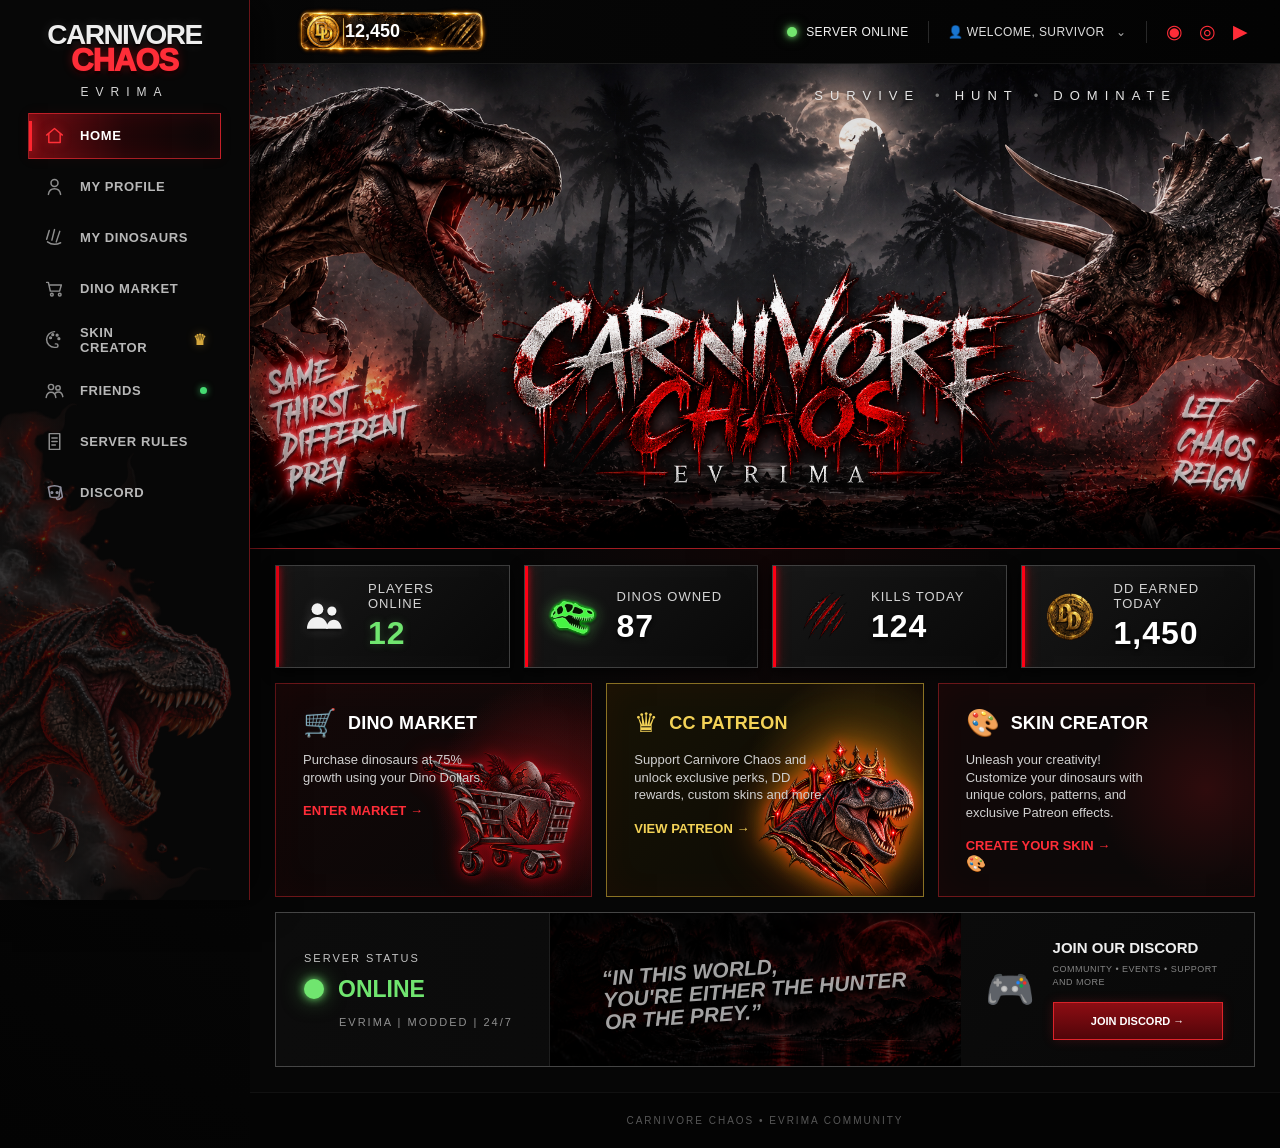
==== commit 99d17bc5: "Update index.html" ====
--- a/index.html
+++ b/index.html
@@ -82,18 +82,7 @@
          class="hero-logo-image">
 </div>
 
-        <div class="hero-buttons">
-
-          <a href="dinosaurs.html" class="hero-button primary">
-            ENTER THE CHAOS
-          </a>
-
-          <a href="market.html" class="hero-button">
-            DINO MARKET
-          </a>
-
-        </div>
-
+     
       </div>
 
       <div class="hero-writing hero-writing-left">
@@ -280,40 +269,35 @@
 
         </article>
 
-
-        <!-- MUTATIONS -->
-        <article class="feature-card mutation-card">
-
-          <div class="feature-content">
-
-            <div class="feature-heading">
-
-              <span class="feature-icon">
-                🧬
-              </span>
-
-              <h2>
-                MUTATIONS
-              </h2>
-
-            </div>
-
-            <p>
-              Build your dinosaur with purchasable
-              mutations and create your perfect
-              survivor.
-            </p>
-
-            <a href="mutations.html" class="feature-link">
-              VIEW MUTATIONS →
-            </a>
-
-          </div>
-<div class="mutation-dna">
-    <img src="./mutations-icon.png" alt="Mutations">
-</div>
-
-        </article>
+<!-- SKIN CREATOR -->
+<article class="feature-card skin-creator-card">
+
+    <div class="feature-content">
+
+        <div class="feature-heading">
+            <span class="feature-icon">🎨</span>
+
+            <h2>SKIN CREATOR</h2>
+        </div>
+
+        <p>
+            Unleash your creativity! Customize your
+            dinosaurs with unique colors, patterns,
+            and exclusive Patreon effects.
+        </p>
+
+        <a href="./skin-creator.html" class="feature-link">
+            CREATE YOUR SKIN →
+        </a>
+
+    </div>
+
+    <div class="skin-creator-art">
+        <span>🎨</span>
+    </div>
+
+</article>
+       
 
       </section>
 
--- a/style.css
+++ b/style.css
@@ -102,12 +102,26 @@
 
     width: var(--sidebar-width);
 
-    background:
+    background-color: #070707;
+
+    background-image:
         linear-gradient(
-            90deg,
-            rgba(7, 7, 7, 0.99),
-            rgba(12, 12, 12, 0.98)
-        );
+            180deg,
+            rgba(7, 7, 7, 0.68),
+            rgba(7, 7, 7, 0.78)
+        ),
+        url("./cc-sidebar-rex-overlay.png");
+
+    background-repeat:
+        no-repeat,
+        no-repeat;
+
+    background-position:
+        center,
+          right -100px bottom -190px;
+    background-size:
+        cover,
+        auto 78%;
 
     border-right: 1px solid rgba(225, 37, 45, 0.45);
 
@@ -120,6 +134,8 @@
 
     box-shadow:
         12px 0 35px rgba(0, 0, 0, 0.65);
+
+    overflow: hidden;
 }
 
 
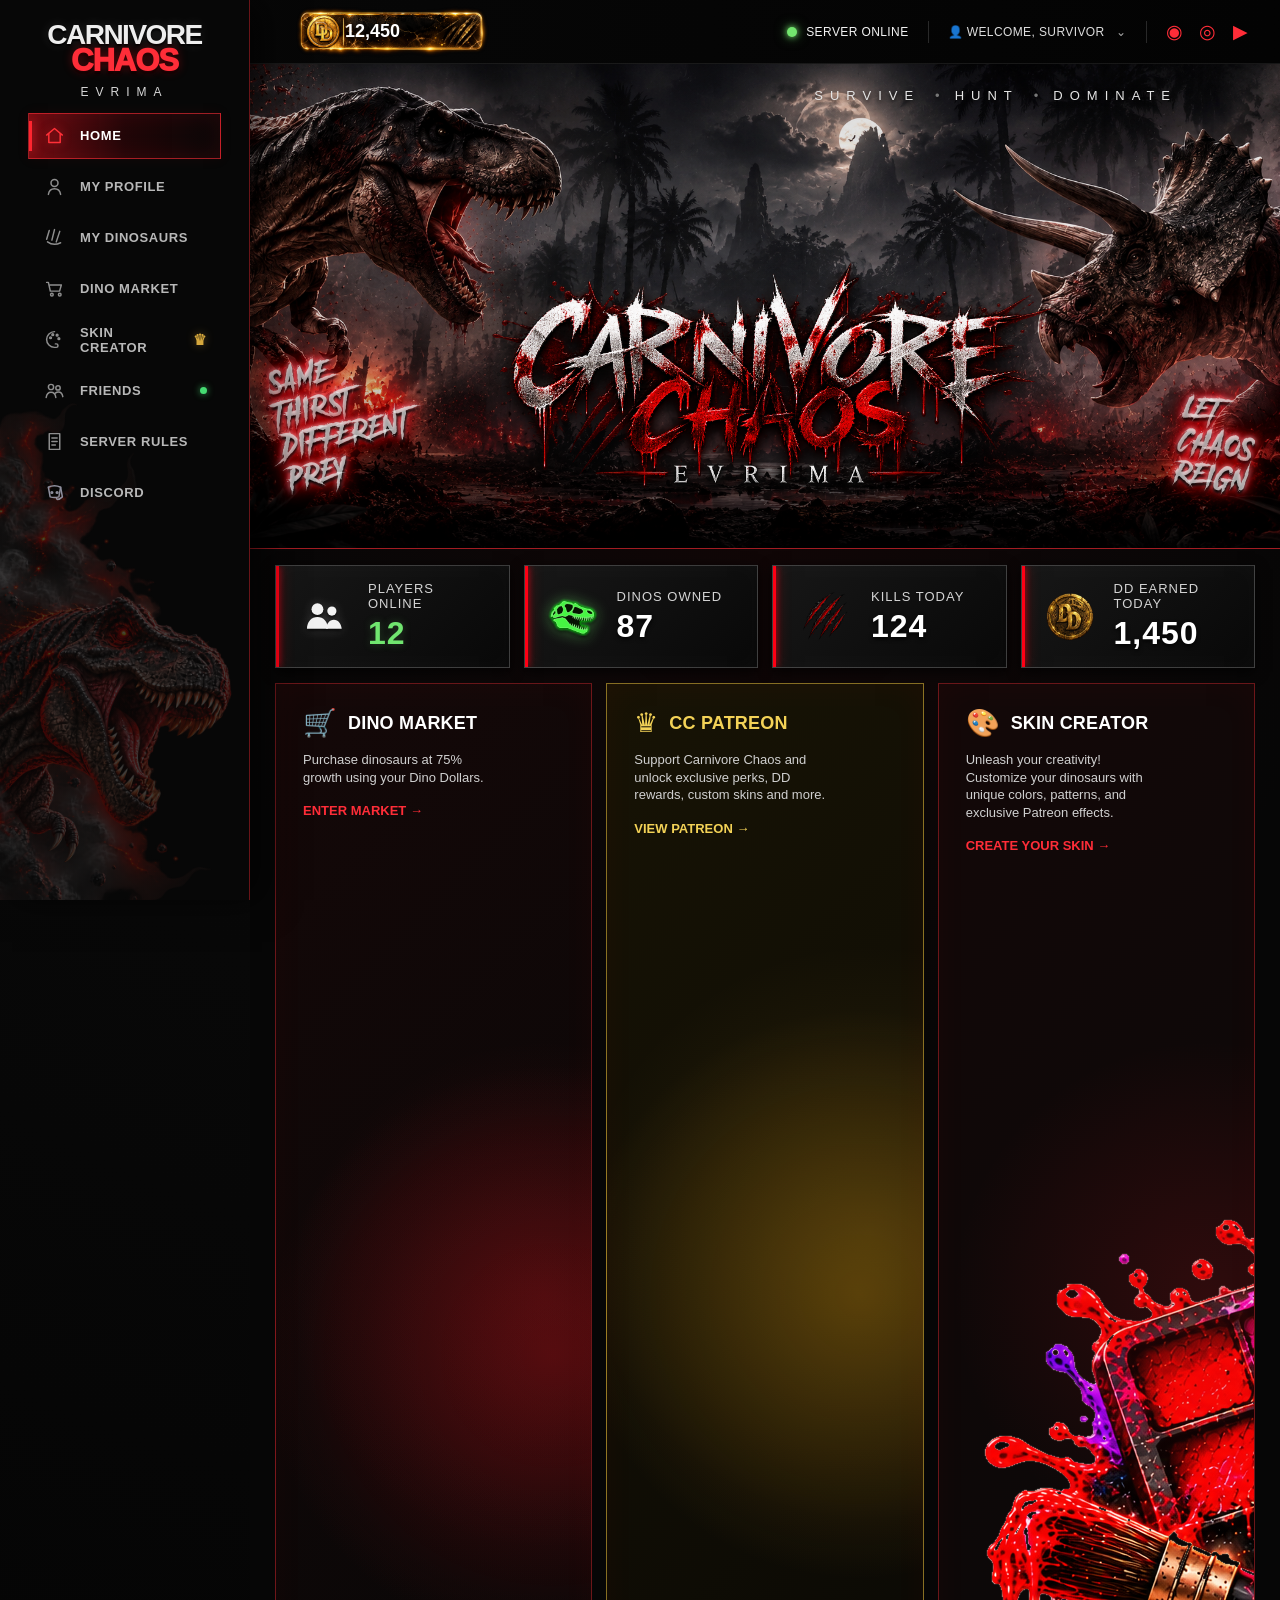
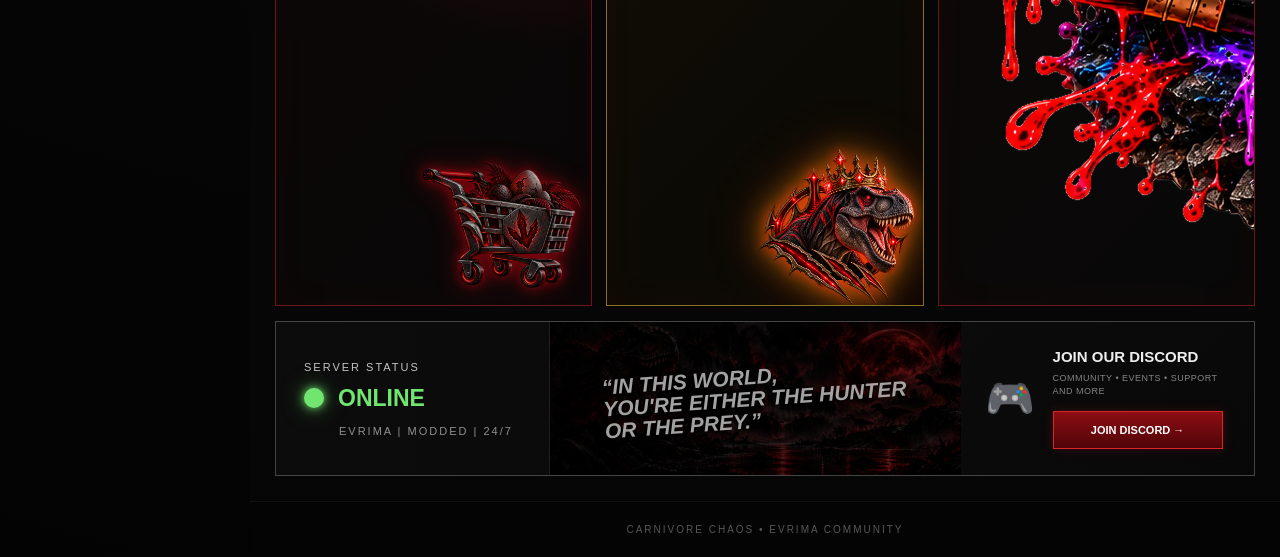
==== commit ee84bdb1: "Update index.html" ====
--- a/index.html
+++ b/index.html
@@ -293,8 +293,12 @@
     </div>
 
     <div class="skin-creator-art">
-        <span>🎨</span>
-    </div>
+    <img
+        src="./cc-skin-creator.png"
+        alt="Carnivore Chaos Skin Creator Rex"
+        class="skin-creator-image"
+    >
+</div>
 
 </article>
        
